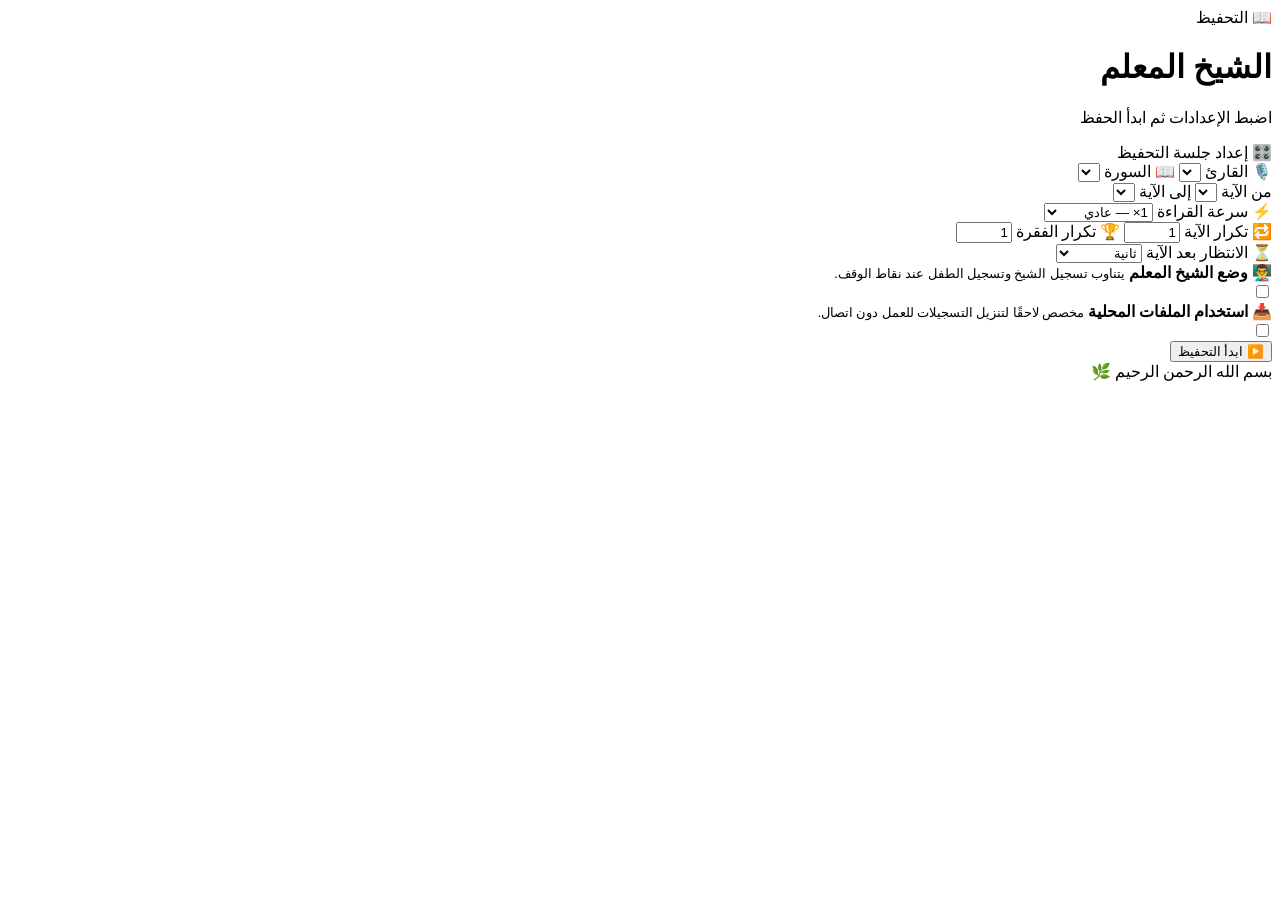
==== index.html @ 07f97b74 "Add files via upload" ====
<!DOCTYPE html>
<html lang="ar" dir="rtl">
<head>
  <meta charset="UTF-8">
  <meta name="viewport" content="width=device-width,initial-scale=1,maximum-scale=1">
  <meta name="theme-color" content="#6d2434">
  <title>الشيخ المعلم — التحفيظ</title>
  <link rel="stylesheet" href="css/main.css">
</head>
<body>
  <main class="app-shell">
    <header class="topbar">
      <div>
        <div class="eyebrow">📖 التحفيظ</div>
        <h1>الشيخ المعلم</h1>
        <p>اضبط الإعدادات ثم ابدأ الحفظ</p>
      </div>
    </header>

    <section class="card settings-card">
      <div class="section-title">🎛️ إعداد جلسة التحفيظ</div>

      <label class="field">
        <span>🎙️ القارئ</span>
        <select id="reciterSelect"></select>
      </label>

      <label class="field">
        <span>📖 السورة</span>
        <select id="surahSelect"></select>
      </label>

      <div class="two-cols">
        <label class="field">
          <span>من الآية</span>
          <select id="fromAyah"></select>
        </label>
        <label class="field">
          <span>إلى الآية</span>
          <select id="toAyah"></select>
        </label>
      </div>

      <label class="field">
        <span>⚡ سرعة القراءة</span>
        <select id="speedSelect">
          <option value="0.75">0.75× — بطيء</option>
          <option value="1" selected>1× — عادي</option>
          <option value="1.25">1.25× — سريع</option>
        </select>
      </label>

      <div class="number-grid">
        <label class="field">
          <span>🔁 تكرار الآية</span>
          <input id="ayahRepeats" type="number" min="1" max="100" value="1">
        </label>
        <label class="field">
          <span>🏆 تكرار الفقرة</span>
          <input id="paragraphRepeats" type="number" min="1" max="100" value="1">
        </label>
      </div>

      <label class="field">
        <span>⏳ الانتظار بعد الآية</span>
        <select id="waitAfter">
          <option value="0">بدون انتظار</option>
          <option value="0.5">نصف ثانية</option>
          <option value="1" selected>ثانية</option>
          <option value="2">ثانيتان</option>
          <option value="3">3 ثوانٍ</option>
        </select>
      </label>

      <div class="feature-row">
        <div>
          <strong>👨‍🏫 وضع الشيخ المعلم</strong>
          <small>يتناوب تسجيل الشيخ وتسجيل الطفل عند نقاط الوقف.</small>
        </div>
        <label class="switch">
          <input id="teacherMode" type="checkbox">
          <span></span>
        </label>
      </div>

      <div class="feature-row">
        <div>
          <strong>📥 استخدام الملفات المحلية</strong>
          <small>مخصص لاحقًا لتنزيل التسجيلات للعمل دون اتصال.</small>
        </div>
        <label class="switch">
          <input id="offlineMode" type="checkbox">
          <span></span>
        </label>
      </div>

      <button id="startBtn" class="primary-btn">▶️ ابدأ التحفيظ</button>
    </section>

    <footer>بسم الله الرحمن الرحيم 🌿</footer>
  </main>

  <script src="data/surahs.js"></script>
  <script src="data/reciters.js"></script>
  <script src="js/app.js"></script>
</body>
</html>
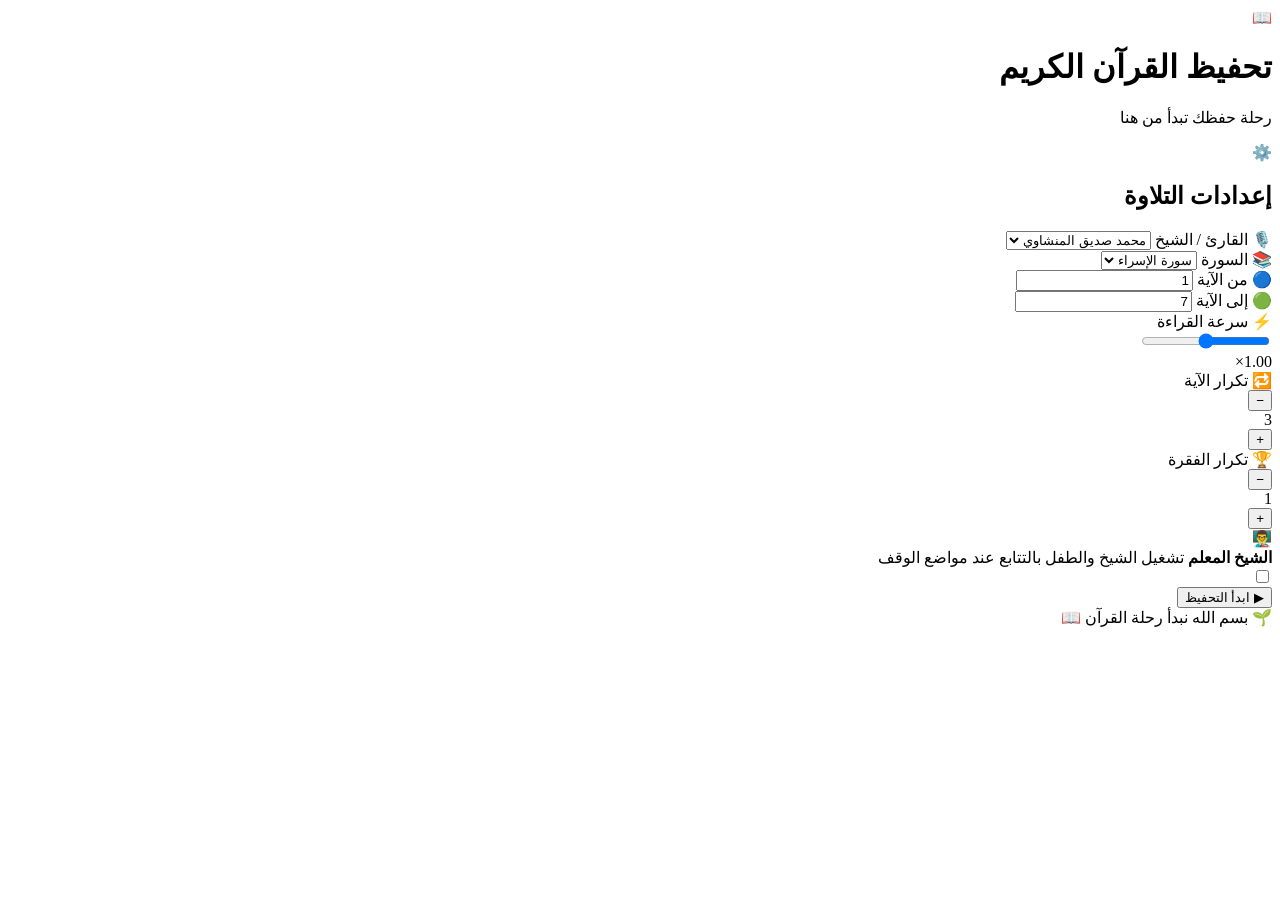
==== commit fe7feeef: "Create index.html" ====
--- a/index.html
+++ b/index.html
@@ -1,107 +1,287 @@
 <!DOCTYPE html>
 <html lang="ar" dir="rtl">
 <head>
-  <meta charset="UTF-8">
-  <meta name="viewport" content="width=device-width,initial-scale=1,maximum-scale=1">
-  <meta name="theme-color" content="#6d2434">
-  <title>الشيخ المعلم — التحفيظ</title>
-  <link rel="stylesheet" href="css/main.css">
+    <meta charset="UTF-8">
+    <meta
+        name="viewport"
+        content="width=device-width, initial-scale=1, maximum-scale=1, user-scalable=no"
+    >
+
+    <meta name="theme-color" content="#172033">
+
+    <title>تحفيظ القرآن الكريم</title>
+
+    <link rel="stylesheet" href="css/main.css">
 </head>
+
 <body>
-  <main class="app-shell">
-    <header class="topbar">
-      <div>
-        <div class="eyebrow">📖 التحفيظ</div>
-        <h1>الشيخ المعلم</h1>
-        <p>اضبط الإعدادات ثم ابدأ الحفظ</p>
-      </div>
-    </header>
-
-    <section class="card settings-card">
-      <div class="section-title">🎛️ إعداد جلسة التحفيظ</div>
-
-      <label class="field">
-        <span>🎙️ القارئ</span>
-        <select id="reciterSelect"></select>
-      </label>
-
-      <label class="field">
-        <span>📖 السورة</span>
-        <select id="surahSelect"></select>
-      </label>
-
-      <div class="two-cols">
-        <label class="field">
-          <span>من الآية</span>
-          <select id="fromAyah"></select>
-        </label>
-        <label class="field">
-          <span>إلى الآية</span>
-          <select id="toAyah"></select>
-        </label>
-      </div>
-
-      <label class="field">
-        <span>⚡ سرعة القراءة</span>
-        <select id="speedSelect">
-          <option value="0.75">0.75× — بطيء</option>
-          <option value="1" selected>1× — عادي</option>
-          <option value="1.25">1.25× — سريع</option>
-        </select>
-      </label>
-
-      <div class="number-grid">
-        <label class="field">
-          <span>🔁 تكرار الآية</span>
-          <input id="ayahRepeats" type="number" min="1" max="100" value="1">
-        </label>
-        <label class="field">
-          <span>🏆 تكرار الفقرة</span>
-          <input id="paragraphRepeats" type="number" min="1" max="100" value="1">
-        </label>
-      </div>
-
-      <label class="field">
-        <span>⏳ الانتظار بعد الآية</span>
-        <select id="waitAfter">
-          <option value="0">بدون انتظار</option>
-          <option value="0.5">نصف ثانية</option>
-          <option value="1" selected>ثانية</option>
-          <option value="2">ثانيتان</option>
-          <option value="3">3 ثوانٍ</option>
-        </select>
-      </label>
-
-      <div class="feature-row">
-        <div>
-          <strong>👨‍🏫 وضع الشيخ المعلم</strong>
-          <small>يتناوب تسجيل الشيخ وتسجيل الطفل عند نقاط الوقف.</small>
-        </div>
-        <label class="switch">
-          <input id="teacherMode" type="checkbox">
-          <span></span>
-        </label>
-      </div>
-
-      <div class="feature-row">
-        <div>
-          <strong>📥 استخدام الملفات المحلية</strong>
-          <small>مخصص لاحقًا لتنزيل التسجيلات للعمل دون اتصال.</small>
-        </div>
-        <label class="switch">
-          <input id="offlineMode" type="checkbox">
-          <span></span>
-        </label>
-      </div>
-
-      <button id="startBtn" class="primary-btn">▶️ ابدأ التحفيظ</button>
-    </section>
-
-    <footer>بسم الله الرحمن الرحيم 🌿</footer>
-  </main>
-
-  <script src="data/surahs.js"></script>
-  <script src="data/reciters.js"></script>
-  <script src="js/app.js"></script>
+
+    <main class="app">
+
+        <!-- =========================
+             Header
+        ========================== -->
+        <header class="app-header">
+
+            <div class="header-icon">
+                📖
+            </div>
+
+            <div class="header-text">
+                <h1>تحفيظ القرآن الكريم</h1>
+                <p>رحلة حفظك تبدأ من هنا</p>
+            </div>
+
+        </header>
+
+
+        <!-- =========================
+             Settings Card
+        ========================== -->
+        <section class="settings-card">
+
+            <div class="card-title">
+                <span class="title-icon">⚙️</span>
+                <h2>إعدادات التلاوة</h2>
+            </div>
+
+
+            <!-- Reciter -->
+            <div class="setting-group">
+
+                <label for="reciter">
+                    🎙️ القارئ / الشيخ
+                </label>
+
+                <select id="reciter">
+                    <option value="minshawi">محمد صديق المنشاوي</option>
+                    <option value="husary">محمود خليل الحصري</option>
+                </select>
+
+            </div>
+
+
+            <!-- Surah -->
+            <div class="setting-group">
+
+                <label for="surah">
+                    📚 السورة
+                </label>
+
+                <select id="surah">
+                    <option value="17">سورة الإسراء</option>
+                    <option value="1">سورة الفاتحة</option>
+                    <option value="2">سورة البقرة</option>
+                    <option value="18">سورة الكهف</option>
+                    <option value="36">سورة يس</option>
+                    <option value="67">سورة الملك</option>
+                </select>
+
+            </div>
+
+
+            <!-- Ayah range -->
+            <div class="range-row">
+
+                <div class="setting-group">
+
+                    <label for="fromAyah">
+                        🔵 من الآية
+                    </label>
+
+                    <input
+                        id="fromAyah"
+                        type="number"
+                        min="1"
+                        value="1"
+                        inputmode="numeric"
+                    >
+
+                </div>
+
+
+                <div class="setting-group">
+
+                    <label for="toAyah">
+                        🟢 إلى الآية
+                    </label>
+
+                    <input
+                        id="toAyah"
+                        type="number"
+                        min="1"
+                        value="7"
+                        inputmode="numeric"
+                    >
+
+                </div>
+
+            </div>
+
+
+            <!-- Speed -->
+            <div class="setting-group">
+
+                <label for="speed">
+                    ⚡ سرعة القراءة
+                </label>
+
+                <div class="range-control">
+
+                    <input
+                        id="speed"
+                        type="range"
+                        min="0.5"
+                        max="1.5"
+                        step="0.05"
+                        value="1"
+                    >
+
+                    <div class="range-value" id="speedValue">
+                        1.00×
+                    </div>
+
+                </div>
+
+            </div>
+
+
+            <!-- Ayah Repeat -->
+            <div class="setting-group">
+
+                <label for="ayahRepeat">
+                    🔁 تكرار الآية
+                </label>
+
+                <div class="number-control">
+
+                    <button
+                        type="button"
+                        class="number-btn"
+                        id="ayahRepeatMinus"
+                        aria-label="تقليل تكرار الآية"
+                    >
+                        −
+                    </button>
+
+                    <div
+                        class="number-value"
+                        id="ayahRepeatValue"
+                    >
+                        3
+                    </div>
+
+                    <button
+                        type="button"
+                        class="number-btn"
+                        id="ayahRepeatPlus"
+                        aria-label="زيادة تكرار الآية"
+                    >
+                        +
+                    </button>
+
+                </div>
+
+            </div>
+
+
+            <!-- Paragraph Repeat -->
+            <div class="setting-group">
+
+                <label for="paragraphRepeat">
+                    🏆 تكرار الفقرة
+                </label>
+
+                <div class="number-control">
+
+                    <button
+                        type="button"
+                        class="number-btn"
+                        id="paragraphRepeatMinus"
+                        aria-label="تقليل تكرار الفقرة"
+                    >
+                        −
+                    </button>
+
+                    <div
+                        class="number-value"
+                        id="paragraphRepeatValue"
+                    >
+                        1
+                    </div>
+
+                    <button
+                        type="button"
+                        class="number-btn"
+                        id="paragraphRepeatPlus"
+                        aria-label="زيادة تكرار الفقرة"
+                    >
+                        +
+                    </button>
+
+                </div>
+
+            </div>
+
+
+            <!-- Teacher Mode -->
+            <div class="teacher-mode">
+
+                <div class="teacher-info">
+
+                    <div class="teacher-icon">
+                        👨‍🏫
+                    </div>
+
+                    <div>
+                        <strong>الشيخ المعلم</strong>
+                        <span>
+                            تشغيل الشيخ والطفل بالتتابع عند مواضع الوقف
+                        </span>
+                    </div>
+
+                </div>
+
+                <label class="switch">
+
+                    <input
+                        type="checkbox"
+                        id="teacherMode"
+                    >
+
+                    <span class="switch-slider"></span>
+
+                </label>
+
+            </div>
+
+
+            <!-- Start -->
+            <button
+                type="button"
+                id="startButton"
+                class="start-button"
+            >
+                <span>▶</span>
+                <span>ابدأ التحفيظ</span>
+            </button>
+
+        </section>
+
+
+        <!-- =========================
+             Footer
+        ========================== -->
+        <footer class="app-footer">
+            <span>🌱</span>
+            <span>بسم الله نبدأ رحلة القرآن</span>
+            <span>📖</span>
+        </footer>
+
+    </main>
+
+
+    <script type="module" src="js/app.js"></script>
+
 </body>
 </html>
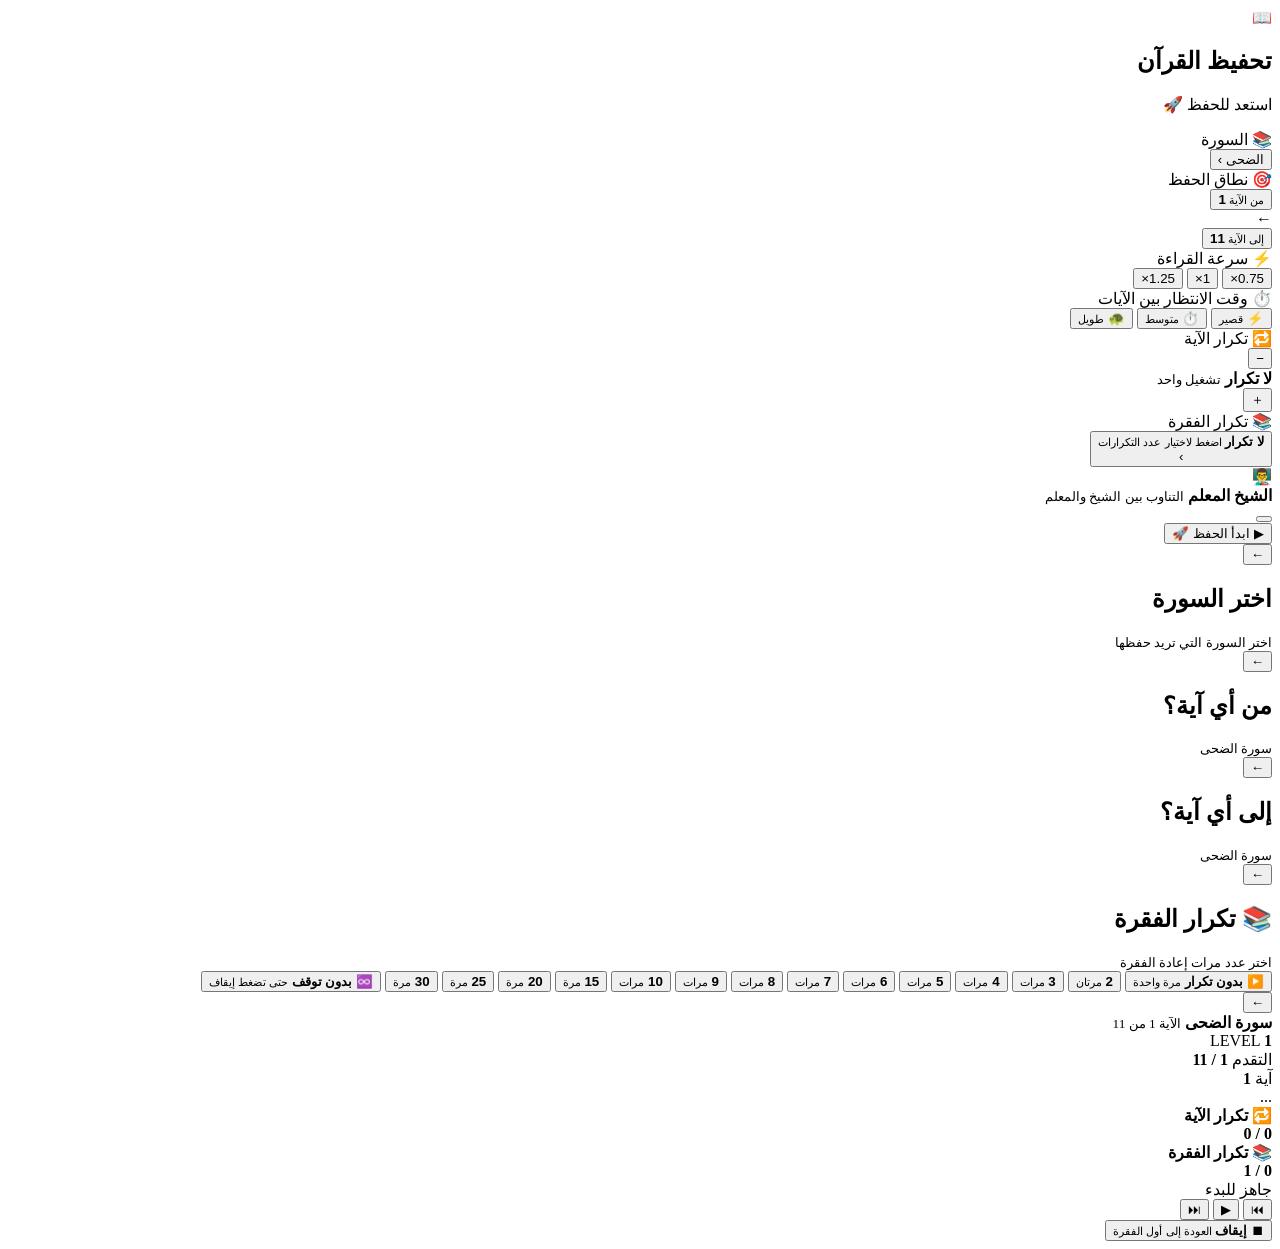
==== commit 5423aeac: "Update index.html" ====
--- a/index.html
+++ b/index.html
@@ -1,231 +1,418 @@
 <!DOCTYPE html>
 <html lang="ar" dir="rtl">
+
 <head>
     <meta charset="UTF-8">
+
     <meta
         name="viewport"
         content="width=device-width, initial-scale=1, maximum-scale=1, user-scalable=no"
     >
 
-    <meta name="theme-color" content="#172033">
-
-    <title>تحفيظ القرآن الكريم</title>
-
-    <link rel="stylesheet" href="css/main.css">
+    <meta
+        name="theme-color"
+        content="#101827"
+    >
+
+    <title>تحفيظ القرآن</title>
+
+    <link rel="stylesheet" href="index.css">
 </head>
 
+
 <body>
 
-    <main class="app">
-
-        <!-- =========================
-             Header
-        ========================== -->
-        <header class="app-header">
-
-            <div class="header-icon">
-                📖
-            </div>
-
-            <div class="header-text">
-                <h1>تحفيظ القرآن الكريم</h1>
-                <p>رحلة حفظك تبدأ من هنا</p>
-            </div>
-
-        </header>
-
-
-        <!-- =========================
-             Settings Card
-        ========================== -->
-        <section class="settings-card">
-
-            <div class="card-title">
-                <span class="title-icon">⚙️</span>
-                <h2>إعدادات التلاوة</h2>
-            </div>
-
-
-            <!-- Reciter -->
-            <div class="setting-group">
-
-                <label for="reciter">
-                    🎙️ القارئ / الشيخ
-                </label>
-
-                <select id="reciter">
-                    <option value="minshawi">محمد صديق المنشاوي</option>
-                    <option value="husary">محمود خليل الحصري</option>
-                </select>
-
-            </div>
-
-
-            <!-- Surah -->
-            <div class="setting-group">
-
-                <label for="surah">
-                    📚 السورة
-                </label>
-
-                <select id="surah">
-                    <option value="17">سورة الإسراء</option>
-                    <option value="1">سورة الفاتحة</option>
-                    <option value="2">سورة البقرة</option>
-                    <option value="18">سورة الكهف</option>
-                    <option value="36">سورة يس</option>
-                    <option value="67">سورة الملك</option>
-                </select>
-
-            </div>
-
-
-            <!-- Ayah range -->
-            <div class="range-row">
-
-                <div class="setting-group">
-
-                    <label for="fromAyah">
-                        🔵 من الآية
-                    </label>
-
-                    <input
-                        id="fromAyah"
-                        type="number"
-                        min="1"
-                        value="1"
-                        inputmode="numeric"
+    <!-- =====================================================
+         التطبيق
+    ====================================================== -->
+
+    <main id="app">
+
+
+        <!-- =================================================
+             الشاشة الرئيسية
+        ================================================== -->
+
+        <section
+            id="mainScreen"
+            class="screen active"
+        >
+
+            <!-- رأس اللعبة -->
+
+            <header class="game-header">
+
+                <div class="header-logo">
+                    📖
+                </div>
+
+                <div class="header-title">
+
+                    <h1>
+                        تحفيظ القرآن
+                    </h1>
+
+                    <p>
+                        استعد للحفظ 🚀
+                    </p>
+
+                </div>
+
+            </header>
+
+
+
+            <!-- =================================================
+                 بطاقة السورة
+            ================================================== -->
+
+            <section class="game-card surah-card">
+
+                <div class="card-top-line">
+
+                    <span class="card-icon">
+                        📚
+                    </span>
+
+                    <span class="card-label">
+                        السورة
+                    </span>
+
+                </div>
+
+
+                <button
+                    id="surahButton"
+                    class="big-choice-button"
+                    type="button"
+                >
+
+                    <span id="surahName">
+                        الضحى
+                    </span>
+
+                    <span class="choice-arrow">
+                        ›
+                    </span>
+
+                </button>
+
+            </section>
+
+
+
+            <!-- =================================================
+                 اختيار الآيات
+            ================================================== -->
+
+            <section class="game-card">
+
+                <div class="card-top-line">
+
+                    <span class="card-icon">
+                        🎯
+                    </span>
+
+                    <span class="card-label">
+                        نطاق الحفظ
+                    </span>
+
+                </div>
+
+
+                <div class="ayah-range-picker">
+
+                    <button
+                        id="fromAyahButton"
+                        class="number-choice"
+                        type="button"
                     >
 
-                </div>
-
-
-                <div class="setting-group">
-
-                    <label for="toAyah">
-                        🟢 إلى الآية
-                    </label>
-
-                    <input
-                        id="toAyah"
-                        type="number"
-                        min="1"
-                        value="7"
-                        inputmode="numeric"
+                        <small>
+                            من الآية
+                        </small>
+
+                        <strong id="fromAyahValue">
+                            1
+                        </strong>
+
+                    </button>
+
+
+                    <div class="range-arrow">
+                        ←
+                    </div>
+
+
+                    <button
+                        id="toAyahButton"
+                        class="number-choice"
+                        type="button"
                     >
 
-                </div>
-
-            </div>
-
-
-            <!-- Speed -->
-            <div class="setting-group">
-
-                <label for="speed">
-                    ⚡ سرعة القراءة
-                </label>
-
-                <div class="range-control">
-
-                    <input
-                        id="speed"
-                        type="range"
-                        min="0.5"
-                        max="1.5"
-                        step="0.05"
-                        value="1"
+                        <small>
+                            إلى الآية
+                        </small>
+
+                        <strong id="toAyahValue">
+                            11
+                        </strong>
+
+                    </button>
+
+                </div>
+
+            </section>
+
+
+
+            <!-- =================================================
+                 السرعة
+            ================================================== -->
+
+            <section class="game-card">
+
+                <div class="card-top-line">
+
+                    <span class="card-icon">
+                        ⚡
+                    </span>
+
+                    <span class="card-label">
+                        سرعة القراءة
+                    </span>
+
+                </div>
+
+
+                <div
+                    id="speedOptions"
+                    class="option-grid option-grid-3"
+                >
+
+                    <button
+                        class="option-button"
+                        data-speed="0.75"
+                        type="button"
                     >
-
-                    <div class="range-value" id="speedValue">
-                        1.00×
-                    </div>
-
-                </div>
-
-            </div>
-
-
-            <!-- Ayah Repeat -->
-            <div class="setting-group">
-
-                <label for="ayahRepeat">
-                    🔁 تكرار الآية
-                </label>
-
-                <div class="number-control">
+                        0.75×
+                    </button>
+
 
                     <button
+                        class="option-button selected"
+                        data-speed="1"
                         type="button"
-                        class="number-btn"
+                    >
+                        1×
+                    </button>
+
+
+                    <button
+                        class="option-button"
+                        data-speed="1.25"
+                        type="button"
+                    >
+                        1.25×
+                    </button>
+
+                </div>
+
+            </section>
+
+
+
+            <!-- =================================================
+                 الانتظار
+            ================================================== -->
+
+            <section class="game-card">
+
+                <div class="card-top-line">
+
+                    <span class="card-icon">
+                        ⏱️
+                    </span>
+
+                    <span class="card-label">
+                        وقت الانتظار بين الآيات
+                    </span>
+
+                </div>
+
+
+                <div
+                    id="waitOptions"
+                    class="option-grid option-grid-3"
+                >
+
+                    <button
+                        class="option-button"
+                        data-wait="short"
+                        type="button"
+                    >
+
+                        <span>
+                            ⚡
+                        </span>
+
+                        <small>
+                            قصير
+                        </small>
+
+                    </button>
+
+
+                    <button
+                        class="option-button selected"
+                        data-wait="medium"
+                        type="button"
+                    >
+
+                        <span>
+                            ⏱️
+                        </span>
+
+                        <small>
+                            متوسط
+                        </small>
+
+                    </button>
+
+
+                    <button
+                        class="option-button"
+                        data-wait="long"
+                        type="button"
+                    >
+
+                        <span>
+                            🐢
+                        </span>
+
+                        <small>
+                            طويل
+                        </small>
+
+                    </button>
+
+                </div>
+
+            </section>
+
+
+
+            <!-- =================================================
+                 تكرار الآية
+            ================================================== -->
+
+            <section class="game-card repeat-card">
+
+                <div class="card-top-line">
+
+                    <span class="card-icon">
+                        🔁
+                    </span>
+
+                    <span class="card-label">
+                        تكرار الآية
+                    </span>
+
+                </div>
+
+
+                <div class="stepper">
+
+                    <button
                         id="ayahRepeatMinus"
+                        class="stepper-button minus"
+                        type="button"
                         aria-label="تقليل تكرار الآية"
                     >
                         −
                     </button>
 
-                    <div
-                        class="number-value"
-                        id="ayahRepeatValue"
-                    >
-                        3
+
+                    <div class="stepper-value">
+
+                        <strong id="ayahRepeatValue">
+                            لا تكرار
+                        </strong>
+
+                        <small id="ayahRepeatSubtext">
+                            تشغيل واحد
+                        </small>
+
                     </div>
 
+
                     <button
+                        id="ayahRepeatPlus"
+                        class="stepper-button plus"
                         type="button"
-                        class="number-btn"
-                        id="ayahRepeatPlus"
                         aria-label="زيادة تكرار الآية"
                     >
-                        +
+                        ＋
                     </button>
 
                 </div>
 
-            </div>
-
-
-            <!-- Paragraph Repeat -->
-            <div class="setting-group">
-
-                <label for="paragraphRepeat">
-                    🏆 تكرار الفقرة
-                </label>
-
-                <div class="number-control">
-
-                    <button
-                        type="button"
-                        class="number-btn"
-                        id="paragraphRepeatMinus"
-                        aria-label="تقليل تكرار الفقرة"
-                    >
-                        −
-                    </button>
-
-                    <div
-                        class="number-value"
-                        id="paragraphRepeatValue"
-                    >
-                        1
+            </section>
+
+
+
+            <!-- =================================================
+                 تكرار الفقرة
+            ================================================== -->
+
+            <section class="game-card paragraph-repeat-card">
+
+                <div class="card-top-line">
+
+                    <span class="card-icon">
+                        📚
+                    </span>
+
+                    <span class="card-label">
+                        تكرار الفقرة
+                    </span>
+
+                </div>
+
+
+                <button
+                    id="paragraphRepeatButton"
+                    class="big-choice-button"
+                    type="button"
+                >
+
+                    <div class="paragraph-choice-content">
+
+                        <strong id="paragraphRepeatValue">
+                            لا تكرار
+                        </strong>
+
+                        <small>
+                            اضغط لاختيار عدد التكرارات
+                        </small>
+
                     </div>
 
-                    <button
-                        type="button"
-                        class="number-btn"
-                        id="paragraphRepeatPlus"
-                        aria-label="زيادة تكرار الفقرة"
-                    >
-                        +
-                    </button>
-
-                </div>
-
-            </div>
-
-
-            <!-- Teacher Mode -->
-            <div class="teacher-mode">
+                    <span class="choice-arrow">
+                        ›
+                    </span>
+
+                </button>
+
+            </section>
+
+
+
+            <!-- =================================================
+                 الشيخ المعلم
+            ================================================== -->
+
+            <section class="game-card teacher-card">
 
                 <div class="teacher-info">
 
@@ -234,54 +421,740 @@
                     </div>
 
                     <div>
-                        <strong>الشيخ المعلم</strong>
+
+                        <strong>
+                            الشيخ المعلم
+                        </strong>
+
+                        <small>
+                            التناوب بين الشيخ والمعلم
+                        </small>
+
+                    </div>
+
+                </div>
+
+
+                <button
+                    id="teacherToggle"
+                    class="game-toggle"
+                    type="button"
+                    aria-pressed="false"
+                >
+
+                    <span class="toggle-knob"></span>
+
+                </button>
+
+            </section>
+
+
+
+            <!-- =================================================
+                 زر البداية
+            ================================================== -->
+
+            <button
+                id="startButton"
+                class="start-game-button"
+                type="button"
+            >
+
+                <span class="start-icon">
+                    ▶
+                </span>
+
+                <span>
+                    ابدأ الحفظ
+                </span>
+
+                <span class="start-arrow">
+                    🚀
+                </span>
+
+            </button>
+
+
+            <div class="bottom-space"></div>
+
+        </section>
+
+
+
+        <!-- =====================================================
+             شاشة اختيار السورة
+        ====================================================== -->
+
+        <section
+            id="surahScreen"
+            class="screen"
+        >
+
+            <header class="subscreen-header">
+
+                <button
+                    id="surahBackButton"
+                    class="back-button"
+                    type="button"
+                >
+                    ←
+                </button>
+
+                <div>
+
+                    <h2>
+                        اختر السورة
+                    </h2>
+
+                    <small>
+                        اختر السورة التي تريد حفظها
+                    </small>
+
+                </div>
+
+            </header>
+
+
+            <div
+                id="surahList"
+                class="game-list"
+            >
+
+                <!--
+                    سيتم إنشاء السور هنا بواسطة JavaScript.
+                -->
+
+            </div>
+
+        </section>
+
+
+
+        <!-- =====================================================
+             شاشة اختيار الآية الأولى
+        ====================================================== -->
+
+        <section
+            id="fromAyahScreen"
+            class="screen"
+        >
+
+            <header class="subscreen-header">
+
+                <button
+                    id="fromAyahBackButton"
+                    class="back-button"
+                    type="button"
+                >
+                    ←
+                </button>
+
+                <div>
+
+                    <h2>
+                        من أي آية؟
+                    </h2>
+
+                    <small id="fromAyahSurahLabel">
+                        سورة الضحى
+                    </small>
+
+                </div>
+
+            </header>
+
+
+            <div
+                id="fromAyahGrid"
+                class="ayah-grid"
+            >
+
+                <!-- الآيات تنشأ من JavaScript -->
+
+            </div>
+
+        </section>
+
+
+
+        <!-- =====================================================
+             شاشة اختيار الآية الأخيرة
+        ====================================================== -->
+
+        <section
+            id="toAyahScreen"
+            class="screen"
+        >
+
+            <header class="subscreen-header">
+
+                <button
+                    id="toAyahBackButton"
+                    class="back-button"
+                    type="button"
+                >
+                    ←
+                </button>
+
+                <div>
+
+                    <h2>
+                        إلى أي آية؟
+                    </h2>
+
+                    <small id="toAyahSurahLabel">
+                        سورة الضحى
+                    </small>
+
+                </div>
+
+            </header>
+
+
+            <div
+                id="toAyahGrid"
+                class="ayah-grid"
+            >
+
+                <!-- الآيات تنشأ من JavaScript -->
+
+            </div>
+
+        </section>
+
+
+
+        <!-- =====================================================
+             شاشة تكرار الفقرة
+        ====================================================== -->
+
+        <section
+            id="paragraphRepeatScreen"
+            class="screen"
+        >
+
+            <header class="subscreen-header">
+
+                <button
+                    id="paragraphBackButton"
+                    class="back-button"
+                    type="button"
+                >
+                    ←
+                </button>
+
+                <div>
+
+                    <h2>
+                        📚 تكرار الفقرة
+                    </h2>
+
+                    <small>
+                        اختر عدد مرات إعادة الفقرة
+                    </small>
+
+                </div>
+
+            </header>
+
+
+            <div
+                id="paragraphRepeatGrid"
+                class="repeat-choice-grid"
+            >
+
+                <!-- =================================================
+                     بدون تكرار
+                ================================================== -->
+
+                <button
+                    class="repeat-choice-button selected"
+                    data-paragraph-repeat="1"
+                    type="button"
+                >
+
+                    <span class="repeat-choice-icon">
+                        ▶️
+                    </span>
+
+                    <strong>
+                        بدون تكرار
+                    </strong>
+
+                    <small>
+                        مرة واحدة
+                    </small>
+
+                </button>
+
+
+
+                <!-- =================================================
+                     2 - 10
+                ================================================== -->
+
+                <button
+                    class="repeat-choice-button"
+                    data-paragraph-repeat="2"
+                    type="button"
+                >
+                    <strong>2</strong>
+                    <small>مرتان</small>
+                </button>
+
+
+                <button
+                    class="repeat-choice-button"
+                    data-paragraph-repeat="3"
+                    type="button"
+                >
+                    <strong>3</strong>
+                    <small>مرات</small>
+                </button>
+
+
+                <button
+                    class="repeat-choice-button"
+                    data-paragraph-repeat="4"
+                    type="button"
+                >
+                    <strong>4</strong>
+                    <small>مرات</small>
+                </button>
+
+
+                <button
+                    class="repeat-choice-button"
+                    data-paragraph-repeat="5"
+                    type="button"
+                >
+                    <strong>5</strong>
+                    <small>مرات</small>
+                </button>
+
+
+                <button
+                    class="repeat-choice-button"
+                    data-paragraph-repeat="6"
+                    type="button"
+                >
+                    <strong>6</strong>
+                    <small>مرات</small>
+                </button>
+
+
+                <button
+                    class="repeat-choice-button"
+                    data-paragraph-repeat="7"
+                    type="button"
+                >
+                    <strong>7</strong>
+                    <small>مرات</small>
+                </button>
+
+
+                <button
+                    class="repeat-choice-button"
+                    data-paragraph-repeat="8"
+                    type="button"
+                >
+                    <strong>8</strong>
+                    <small>مرات</small>
+                </button>
+
+
+                <button
+                    class="repeat-choice-button"
+                    data-paragraph-repeat="9"
+                    type="button"
+                >
+                    <strong>9</strong>
+                    <small>مرات</small>
+                </button>
+
+
+                <button
+                    class="repeat-choice-button"
+                    data-paragraph-repeat="10"
+                    type="button"
+                >
+                    <strong>10</strong>
+                    <small>مرات</small>
+                </button>
+
+
+
+                <!-- =================================================
+                     القفزات الكبيرة
+                ================================================== -->
+
+                <button
+                    class="repeat-choice-button"
+                    data-paragraph-repeat="15"
+                    type="button"
+                >
+                    <strong>15</strong>
+                    <small>مرة</small>
+                </button>
+
+
+                <button
+                    class="repeat-choice-button"
+                    data-paragraph-repeat="20"
+                    type="button"
+                >
+                    <strong>20</strong>
+                    <small>مرة</small>
+                </button>
+
+
+                <button
+                    class="repeat-choice-button"
+                    data-paragraph-repeat="25"
+                    type="button"
+                >
+                    <strong>25</strong>
+                    <small>مرة</small>
+                </button>
+
+
+                <button
+                    class="repeat-choice-button"
+                    data-paragraph-repeat="30"
+                    type="button"
+                >
+                    <strong>30</strong>
+                    <small>مرة</small>
+                </button>
+
+
+
+                <!-- =================================================
+                     لا نهائي
+                ================================================== -->
+
+                <button
+                    class="repeat-choice-button infinite"
+                    data-paragraph-repeat="infinite"
+                    type="button"
+                >
+
+                    <span class="repeat-choice-icon">
+                        ♾️
+                    </span>
+
+                    <strong>
+                        بدون توقف
+                    </strong>
+
+                    <small>
+                        حتى تضغط إيقاف
+                    </small>
+
+                </button>
+
+            </div>
+
+        </section>
+
+
+
+        <!-- =====================================================
+             شاشة الاستماع / اللعب
+        ====================================================== -->
+
+        <section
+            id="playerScreen"
+            class="screen"
+        >
+
+            <!-- رأس اللعب -->
+
+            <header class="player-header">
+
+                <button
+                    id="playerBackButton"
+                    class="back-button"
+                    type="button"
+                    aria-label="العودة"
+                >
+                    ←
+                </button>
+
+
+                <div class="player-heading">
+
+                    <strong id="playerSurahName">
+                        سورة الضحى
+                    </strong>
+
+                    <small id="playerAyahPosition">
+                        الآية 1 من 11
+                    </small>
+
+                </div>
+
+
+                <div class="player-level">
+
+                    <span>
+                        LEVEL
+                    </span>
+
+                    <strong id="playerLevel">
+                        1
+                    </strong>
+
+                </div>
+
+            </header>
+
+
+
+            <!-- =================================================
+                 شريط تقدم الآيات
+            ================================================== -->
+
+            <div class="ayah-progress-card">
+
+                <div class="progress-info">
+
+                    <span>
+                        التقدم
+                    </span>
+
+                    <strong id="overallProgressText">
+                        1 / 11
+                    </strong>
+
+                </div>
+
+
+                <div class="game-progress">
+
+                    <div
+                        id="overallProgress"
+                        class="game-progress-fill"
+                    ></div>
+
+                </div>
+
+            </div>
+
+
+
+            <!-- =================================================
+                 بطاقة الآية
+            ================================================== -->
+
+            <section class="ayah-game-card">
+
+                <div class="ayah-badge">
+
+                    <span>
+                        آية
+                    </span>
+
+                    <strong id="currentAyahNumber">
+                        1
+                    </strong>
+
+                </div>
+
+
+                <div
+                    id="ayahText"
+                    class="ayah-text"
+                >
+                    ...
+                </div>
+
+            </section>
+
+
+
+            <!-- =================================================
+                 تكرار الآية
+            ================================================== -->
+
+            <section class="game-counter-card">
+
+                <div class="counter-heading">
+
+                    <div class="counter-title">
+
                         <span>
-                            تشغيل الشيخ والطفل بالتتابع عند مواضع الوقف
+                            🔁
                         </span>
+
+                        <strong>
+                            تكرار الآية
+                        </strong>
+
                     </div>
 
-                </div>
-
-                <label class="switch">
-
-                    <input
-                        type="checkbox"
-                        id="teacherMode"
-                    >
-
-                    <span class="switch-slider"></span>
-
-                </label>
-
+
+                    <strong id="playerAyahRepeat">
+                        0 / 0
+                    </strong>
+
+                </div>
+
+
+                <div class="game-progress repeat-progress">
+
+                    <div
+                        id="playerAyahRepeatProgress"
+                        class="game-progress-fill"
+                    ></div>
+
+                </div>
+
+            </section>
+
+
+
+            <!-- =================================================
+                 تكرار الفقرة
+            ================================================== -->
+
+            <section class="game-counter-card paragraph-counter">
+
+                <div class="counter-heading">
+
+                    <div class="counter-title">
+
+                        <span>
+                            📚
+                        </span>
+
+                        <strong>
+                            تكرار الفقرة
+                        </strong>
+
+                    </div>
+
+
+                    <strong id="playerParagraphRepeat">
+                        0 / 1
+                    </strong>
+
+                </div>
+
+
+                <div class="game-progress repeat-progress">
+
+                    <div
+                        id="playerParagraphRepeatProgress"
+                        class="game-progress-fill"
+                    ></div>
+
+                </div>
+
+            </section>
+
+
+
+            <!-- حالة اللاعب -->
+
+            <div
+                id="playerStatus"
+                class="player-status"
+            >
+                جاهز للبدء
             </div>
 
 
-            <!-- Start -->
+
+            <!-- =================================================
+                 التحكم الرئيسي
+            ================================================== -->
+
+            <div class="main-player-controls">
+
+                <button
+                    id="previousAyahButton"
+                    class="player-control small"
+                    type="button"
+                    aria-label="الآية السابقة"
+                >
+                    ⏮
+                </button>
+
+
+                <button
+                    id="playPauseButton"
+                    class="player-control play"
+                    type="button"
+                    aria-label="تشغيل"
+                >
+                    ▶
+                </button>
+
+
+                <button
+                    id="nextAyahButton"
+                    class="player-control small"
+                    type="button"
+                    aria-label="الآية التالية"
+                >
+                    ⏭
+                </button>
+
+            </div>
+
+
+
+            <!-- =================================================
+                 زر الإيقاف الوحيد
+            ================================================== -->
+
             <button
+                id="stopButton"
+                class="stop-game-button"
                 type="button"
-                id="startButton"
-                class="start-button"
             >
-                <span>▶</span>
-                <span>ابدأ التحفيظ</span>
+
+                <span>
+                    ⏹
+                </span>
+
+                <strong>
+                    إيقاف
+                </strong>
+
+                <small>
+                    العودة إلى أول الفقرة
+                </small>
+
             </button>
 
+
+            <div class="bottom-space"></div>
+
         </section>
 
-
-        <!-- =========================
-             Footer
-        ========================== -->
-        <footer class="app-footer">
-            <span>🌱</span>
-            <span>بسم الله نبدأ رحلة القرآن</span>
-            <span>📖</span>
-        </footer>
-
     </main>
 
 
-    <script type="module" src="js/app.js"></script>
+
+    <!-- =====================================================
+         مشغل الصوت
+    ====================================================== -->
+
+    <audio
+        id="audioPlayer"
+        preload="auto"
+    ></audio>
+
+
+
+    <!-- =====================================================
+         JavaScript
+    ====================================================== -->
+
+    <script src="index.js"></script>
 
 </body>
+
 </html>
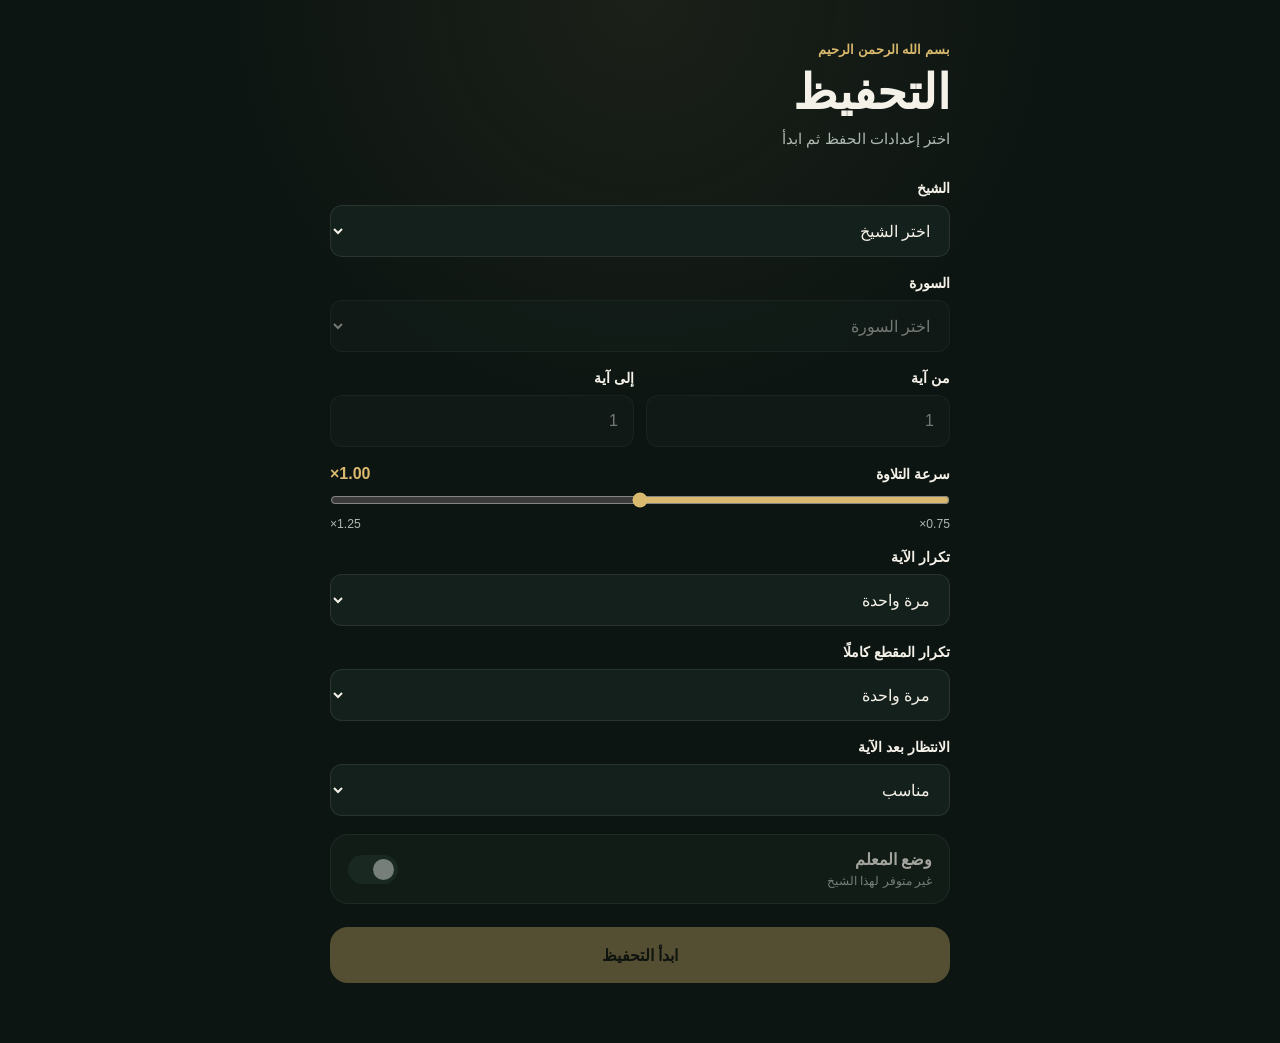
==== commit 9fa48341: "Create index.html" ====
--- a/index.html
+++ b/index.html
@@ -1,1160 +1,394 @@
 <!DOCTYPE html>
 <html lang="ar" dir="rtl">
-
 <head>
     <meta charset="UTF-8">
-
-    <meta
-        name="viewport"
-        content="width=device-width, initial-scale=1, maximum-scale=1, user-scalable=no"
-    >
-
-    <meta
-        name="theme-color"
-        content="#101827"
-    >
-
-    <title>تحفيظ القرآن</title>
-
-    <link rel="stylesheet" href="index.css">
+    <meta name="viewport" content="width=device-width, initial-scale=1.0">
+
+    <title>Tahfeez | التحفيظ</title>
+
+    <link rel="stylesheet" href="style.css">
 </head>
 
-
 <body>
 
-    <!-- =====================================================
-         التطبيق
-    ====================================================== -->
-
-    <main id="app">
-
-
-        <!-- =================================================
-             الشاشة الرئيسية
-        ================================================== -->
+    <main class="app">
+
+        <!-- =========================
+             شاشة الإعدادات
+        ========================== -->
+
+        <section id="setupScreen" class="screen setup-screen">
+
+            <header class="page-header">
+                <div>
+                    <p class="eyebrow">بسم الله الرحمن الرحيم</p>
+                    <h1>التحفيظ</h1>
+                    <p class="subtitle">
+                        اختر إعدادات الحفظ ثم ابدأ
+                    </p>
+                </div>
+            </header>
+
+
+            <div class="setup-form">
+
+                <!-- الشيخ -->
+                <div class="field">
+                    <label for="reciterSelect">الشيخ</label>
+
+                    <select id="reciterSelect">
+                        <option value="">اختر الشيخ</option>
+
+                        <option value="mohamed-alsouri">
+                            محمد السوري
+                        </option>
+
+                        <option value="ibrahim">
+                            الشيخ إبراهيم
+                        </option>
+
+                        <option value="ziad">
+                            الشيخ زياد
+                        </option>
+
+                        <option value="marwan">
+                            الشيخ مروان
+                        </option>
+
+                        <option value="youssef">
+                            الشيخ يوسف
+                        </option>
+
+                        <option value="mohamed-hamdy">
+                            الشيخ محمد حمدي
+                        </option>
+
+                        <option value="osama">
+                            الشيخ أسامة
+                        </option>
+                    </select>
+                </div>
+
+
+                <!-- السورة -->
+                <div class="field">
+                    <label for="surahSelect">السورة</label>
+
+                    <select id="surahSelect" disabled>
+                        <option value="">اختر السورة</option>
+                    </select>
+                </div>
+
+
+                <!-- نطاق الآيات -->
+                <div class="ayah-range">
+
+                    <div class="field">
+                        <label for="fromAyah">من آية</label>
+
+                        <input
+                            id="fromAyah"
+                            type="number"
+                            min="1"
+                            value="1"
+                            disabled
+                        >
+                    </div>
+
+                    <div class="field">
+                        <label for="toAyah">إلى آية</label>
+
+                        <input
+                            id="toAyah"
+                            type="number"
+                            min="1"
+                            value="1"
+                            disabled
+                        >
+                    </div>
+
+                </div>
+
+
+                <!-- السرعة -->
+                <div class="field">
+
+                    <div class="label-row">
+                        <label for="speedRange">
+                            سرعة التلاوة
+                        </label>
+
+                        <output id="speedValue">
+                            1.00×
+                        </output>
+                    </div>
+
+                    <input
+                        id="speedRange"
+                        class="range"
+                        type="range"
+                        min="0.75"
+                        max="1.25"
+                        step="0.05"
+                        value="1"
+                    >
+
+                    <div class="range-labels">
+                        <span>0.75×</span>
+                        <span>1.25×</span>
+                    </div>
+
+                </div>
+
+
+                <!-- تكرار الآية -->
+                <div class="field">
+
+                    <label for="ayahRepeat">
+                        تكرار الآية
+                    </label>
+
+                    <select id="ayahRepeat">
+                        <option value="1">مرة واحدة</option>
+                        <option value="2">مرتان</option>
+                        <option value="3">3 مرات</option>
+                        <option value="4">4 مرات</option>
+                        <option value="5">5 مرات</option>
+                        <option value="6">6 مرات</option>
+                        <option value="7">7 مرات</option>
+                        <option value="8">8 مرات</option>
+                        <option value="9">9 مرات</option>
+                        <option value="10">10 مرات</option>
+                    </select>
+
+                </div>
+
+
+                <!-- تكرار المقطع -->
+                <div class="field">
+
+                    <label for="blockRepeat">
+                        تكرار المقطع كاملًا
+                    </label>
+
+                    <select id="blockRepeat">
+                        <option value="1">مرة واحدة</option>
+                        <option value="2">مرتان</option>
+                        <option value="3">3 مرات</option>
+                        <option value="4">4 مرات</option>
+                        <option value="5">5 مرات</option>
+                        <option value="6">6 مرات</option>
+                        <option value="7">7 مرات</option>
+                        <option value="8">8 مرات</option>
+                        <option value="9">9 مرات</option>
+                        <option value="10">10 مرات</option>
+                    </select>
+
+                </div>
+
+
+                <!-- الانتظار -->
+                <div class="field">
+
+                    <label for="waitSelect">
+                        الانتظار بعد الآية
+                    </label>
+
+                    <select id="waitSelect">
+                        <option value="0">بدون انتظار</option>
+                        <option value="0.5">قصير جدًا</option>
+                        <option value="0.75">0.75×</option>
+                        <option value="1" selected>مناسب</option>
+                        <option value="1.25">1.25×</option>
+                        <option value="1.5">1.5×</option>
+                        <option value="2">طويل</option>
+                    </select>
+
+                </div>
+
+
+                <!-- وضع المعلم -->
+                <div
+                    id="teacherModeField"
+                    class="teacher-option is-disabled"
+                >
+
+                    <div>
+                        <strong>وضع المعلم</strong>
+
+                        <span id="teacherModeDescription">
+                            غير متوفر لهذا الشيخ
+                        </span>
+                    </div>
+
+                    <label class="switch">
+                        <input
+                            id="teacherMode"
+                            type="checkbox"
+                            disabled
+                        >
+
+                        <span class="switch-slider"></span>
+                    </label>
+
+                </div>
+
+
+                <!-- رسالة عدم توفر السورة -->
+                <div
+                    id="availabilityMessage"
+                    class="availability-message hidden"
+                    role="status"
+                ></div>
+
+
+                <!-- زر بدء التحفيظ -->
+                <button
+                    id="startButton"
+                    class="primary-button"
+                    type="button"
+                    disabled
+                >
+                    ابدأ التحفيظ
+                </button>
+
+            </div>
+
+        </section>
+
+
+        <!-- =========================
+             عالم التحفيظ
+        ========================== -->
 
         <section
-            id="mainScreen"
-            class="screen active"
+            id="memorizationScreen"
+            class="screen memorization-screen hidden"
         >
 
-            <!-- رأس اللعبة -->
-
-            <header class="game-header">
-
-                <div class="header-logo">
-                    📖
-                </div>
-
-                <div class="header-title">
-
-                    <h1>
-                        تحفيظ القرآن
-                    </h1>
-
-                    <p>
-                        استعد للحفظ 🚀
-                    </p>
-
-                </div>
+            <header class="memorization-header">
+
+                <div>
+                    <p class="eyebrow">التحفيظ</p>
+
+                    <h2 id="currentSurahName">
+                        سورة —
+                    </h2>
+                </div>
+
+                <button
+                    id="settingsButton"
+                    class="icon-button"
+                    type="button"
+                    aria-label="الإعدادات"
+                    title="الإعدادات"
+                >
+                    ⚙️
+                </button>
 
             </header>
 
 
-
-            <!-- =================================================
-                 بطاقة السورة
-            ================================================== -->
-
-            <section class="game-card surah-card">
-
-                <div class="card-top-line">
-
-                    <span class="card-icon">
-                        📚
-                    </span>
-
-                    <span class="card-label">
-                        السورة
-                    </span>
-
-                </div>
-
-
-                <button
-                    id="surahButton"
-                    class="big-choice-button"
-                    type="button"
-                >
-
-                    <span id="surahName">
-                        الضحى
-                    </span>
-
-                    <span class="choice-arrow">
-                        ›
-                    </span>
-
-                </button>
-
-            </section>
-
-
-
-            <!-- =================================================
-                 اختيار الآيات
-            ================================================== -->
-
-            <section class="game-card">
-
-                <div class="card-top-line">
-
-                    <span class="card-icon">
-                        🎯
-                    </span>
-
-                    <span class="card-label">
-                        نطاق الحفظ
-                    </span>
-
-                </div>
-
-
-                <div class="ayah-range-picker">
-
-                    <button
-                        id="fromAyahButton"
-                        class="number-choice"
-                        type="button"
-                    >
-
-                        <small>
-                            من الآية
-                        </small>
-
-                        <strong id="fromAyahValue">
-                            1
-                        </strong>
-
-                    </button>
-
-
-                    <div class="range-arrow">
-                        ←
-                    </div>
-
-
-                    <button
-                        id="toAyahButton"
-                        class="number-choice"
-                        type="button"
-                    >
-
-                        <small>
-                            إلى الآية
-                        </small>
-
-                        <strong id="toAyahValue">
-                            11
-                        </strong>
-
-                    </button>
-
-                </div>
-
-            </section>
-
-
-
-            <!-- =================================================
-                 السرعة
-            ================================================== -->
-
-            <section class="game-card">
-
-                <div class="card-top-line">
-
-                    <span class="card-icon">
-                        ⚡
-                    </span>
-
-                    <span class="card-label">
-                        سرعة القراءة
-                    </span>
-
-                </div>
-
-
-                <div
-                    id="speedOptions"
-                    class="option-grid option-grid-3"
-                >
-
-                    <button
-                        class="option-button"
-                        data-speed="0.75"
-                        type="button"
-                    >
-                        0.75×
-                    </button>
-
-
-                    <button
-                        class="option-button selected"
-                        data-speed="1"
-                        type="button"
-                    >
-                        1×
-                    </button>
-
-
-                    <button
-                        class="option-button"
-                        data-speed="1.25"
-                        type="button"
-                    >
-                        1.25×
-                    </button>
-
-                </div>
-
-            </section>
-
-
-
-            <!-- =================================================
-                 الانتظار
-            ================================================== -->
-
-            <section class="game-card">
-
-                <div class="card-top-line">
-
-                    <span class="card-icon">
-                        ⏱️
-                    </span>
-
-                    <span class="card-label">
-                        وقت الانتظار بين الآيات
-                    </span>
-
-                </div>
-
-
-                <div
-                    id="waitOptions"
-                    class="option-grid option-grid-3"
-                >
-
-                    <button
-                        class="option-button"
-                        data-wait="short"
-                        type="button"
-                    >
-
-                        <span>
-                            ⚡
-                        </span>
-
-                        <small>
-                            قصير
-                        </small>
-
-                    </button>
-
-
-                    <button
-                        class="option-button selected"
-                        data-wait="medium"
-                        type="button"
-                    >
-
-                        <span>
-                            ⏱️
-                        </span>
-
-                        <small>
-                            متوسط
-                        </small>
-
-                    </button>
-
-
-                    <button
-                        class="option-button"
-                        data-wait="long"
-                        type="button"
-                    >
-
-                        <span>
-                            🐢
-                        </span>
-
-                        <small>
-                            طويل
-                        </small>
-
-                    </button>
-
-                </div>
-
-            </section>
-
-
-
-            <!-- =================================================
-                 تكرار الآية
-            ================================================== -->
-
-            <section class="game-card repeat-card">
-
-                <div class="card-top-line">
-
-                    <span class="card-icon">
-                        🔁
-                    </span>
-
-                    <span class="card-label">
-                        تكرار الآية
-                    </span>
-
-                </div>
-
-
-                <div class="stepper">
-
-                    <button
-                        id="ayahRepeatMinus"
-                        class="stepper-button minus"
-                        type="button"
-                        aria-label="تقليل تكرار الآية"
-                    >
-                        −
-                    </button>
-
-
-                    <div class="stepper-value">
-
-                        <strong id="ayahRepeatValue">
-                            لا تكرار
-                        </strong>
-
-                        <small id="ayahRepeatSubtext">
-                            تشغيل واحد
-                        </small>
-
-                    </div>
-
-
-                    <button
-                        id="ayahRepeatPlus"
-                        class="stepper-button plus"
-                        type="button"
-                        aria-label="زيادة تكرار الآية"
-                    >
-                        ＋
-                    </button>
-
-                </div>
-
-            </section>
-
-
-
-            <!-- =================================================
-                 تكرار الفقرة
-            ================================================== -->
-
-            <section class="game-card paragraph-repeat-card">
-
-                <div class="card-top-line">
-
-                    <span class="card-icon">
-                        📚
-                    </span>
-
-                    <span class="card-label">
-                        تكرار الفقرة
-                    </span>
-
-                </div>
-
-
-                <button
-                    id="paragraphRepeatButton"
-                    class="big-choice-button"
-                    type="button"
-                >
-
-                    <div class="paragraph-choice-content">
-
-                        <strong id="paragraphRepeatValue">
-                            لا تكرار
-                        </strong>
-
-                        <small>
-                            اضغط لاختيار عدد التكرارات
-                        </small>
-
-                    </div>
-
-                    <span class="choice-arrow">
-                        ›
-                    </span>
-
-                </button>
-
-            </section>
-
-
-
-            <!-- =================================================
-                 الشيخ المعلم
-            ================================================== -->
-
-            <section class="game-card teacher-card">
-
-                <div class="teacher-info">
-
-                    <div class="teacher-icon">
-                        👨‍🏫
-                    </div>
-
-                    <div>
-
-                        <strong>
-                            الشيخ المعلم
-                        </strong>
-
-                        <small>
-                            التناوب بين الشيخ والمعلم
-                        </small>
-
-                    </div>
-
-                </div>
-
-
-                <button
-                    id="teacherToggle"
-                    class="game-toggle"
-                    type="button"
-                    aria-pressed="false"
-                >
-
-                    <span class="toggle-knob"></span>
-
-                </button>
-
-            </section>
-
-
-
-            <!-- =================================================
-                 زر البداية
-            ================================================== -->
-
-            <button
-                id="startButton"
-                class="start-game-button"
-                type="button"
+            <!-- معلومات التكرار -->
+            <div class="session-info">
+
+                <span id="blockRepeatInfo">
+                    المقطع 1 / 1
+                </span>
+
+                <span id="ayahRepeatInfo">
+                    الآية 1 / 1
+                </span>
+
+            </div>
+
+
+            <!-- الآية -->
+            <article class="ayah-container">
+
+                <p
+                    id="currentAyahText"
+                    class="ayah-text"
+                >
+                    —
+                </p>
+
+            </article>
+
+
+            <!--
+                أزرار التحكم + الإعدادات
+                كلها بجوار بعضها
+            -->
+            <div class="player-controls">
+
+                <button
+                    id="previousAyahButton"
+                    class="control-button"
+                    type="button"
+                    aria-label="الآية السابقة"
+                    title="الآية السابقة"
+                >
+                    ⏪
+                </button>
+
+                <button
+                    id="restartBlockButton"
+                    class="control-button"
+                    type="button"
+                    aria-label="إعادة المقطع"
+                    title="إعادة المقطع"
+                >
+                    ⏹️
+                </button>
+
+                <button
+                    id="playPauseButton"
+                    class="control-button play-button"
+                    type="button"
+                    aria-label="تشغيل"
+                    title="تشغيل"
+                >
+                    ▶️
+                </button>
+
+                <button
+                    id="nextAyahButton"
+                    class="control-button"
+                    type="button"
+                    aria-label="الآية التالية"
+                    title="الآية التالية"
+                >
+                    ⏩
+                </button>
+
+                <button
+                    id="playerSettingsButton"
+                    class="control-button settings-control"
+                    type="button"
+                    aria-label="الإعدادات"
+                    title="الإعدادات"
+                >
+                    ⚙️
+                </button>
+
+            </div>
+
+
+            <!-- رسالة النهاية -->
+            <div
+                id="completionMessage"
+                class="completion-message hidden"
             >
-
-                <span class="start-icon">
-                    ▶
-                </span>
-
-                <span>
-                    ابدأ الحفظ
-                </span>
-
-                <span class="start-arrow">
-                    🚀
-                </span>
-
-            </button>
-
-
-            <div class="bottom-space"></div>
+                أحسنت...! 🌟
+            </div>
 
         </section>
 
-
-
-        <!-- =====================================================
-             شاشة اختيار السورة
-        ====================================================== -->
-
-        <section
-            id="surahScreen"
-            class="screen"
-        >
-
-            <header class="subscreen-header">
-
-                <button
-                    id="surahBackButton"
-                    class="back-button"
-                    type="button"
-                >
-                    ←
-                </button>
-
-                <div>
-
-                    <h2>
-                        اختر السورة
-                    </h2>
-
-                    <small>
-                        اختر السورة التي تريد حفظها
-                    </small>
-
-                </div>
-
-            </header>
-
-
-            <div
-                id="surahList"
-                class="game-list"
-            >
-
-                <!--
-                    سيتم إنشاء السور هنا بواسطة JavaScript.
-                -->
-
-            </div>
-
-        </section>
-
-
-
-        <!-- =====================================================
-             شاشة اختيار الآية الأولى
-        ====================================================== -->
-
-        <section
-            id="fromAyahScreen"
-            class="screen"
-        >
-
-            <header class="subscreen-header">
-
-                <button
-                    id="fromAyahBackButton"
-                    class="back-button"
-                    type="button"
-                >
-                    ←
-                </button>
-
-                <div>
-
-                    <h2>
-                        من أي آية؟
-                    </h2>
-
-                    <small id="fromAyahSurahLabel">
-                        سورة الضحى
-                    </small>
-
-                </div>
-
-            </header>
-
-
-            <div
-                id="fromAyahGrid"
-                class="ayah-grid"
-            >
-
-                <!-- الآيات تنشأ من JavaScript -->
-
-            </div>
-
-        </section>
-
-
-
-        <!-- =====================================================
-             شاشة اختيار الآية الأخيرة
-        ====================================================== -->
-
-        <section
-            id="toAyahScreen"
-            class="screen"
-        >
-
-            <header class="subscreen-header">
-
-                <button
-                    id="toAyahBackButton"
-                    class="back-button"
-                    type="button"
-                >
-                    ←
-                </button>
-
-                <div>
-
-                    <h2>
-                        إلى أي آية؟
-                    </h2>
-
-                    <small id="toAyahSurahLabel">
-                        سورة الضحى
-                    </small>
-
-                </div>
-
-            </header>
-
-
-            <div
-                id="toAyahGrid"
-                class="ayah-grid"
-            >
-
-                <!-- الآيات تنشأ من JavaScript -->
-
-            </div>
-
-        </section>
-
-
-
-        <!-- =====================================================
-             شاشة تكرار الفقرة
-        ====================================================== -->
-
-        <section
-            id="paragraphRepeatScreen"
-            class="screen"
-        >
-
-            <header class="subscreen-header">
-
-                <button
-                    id="paragraphBackButton"
-                    class="back-button"
-                    type="button"
-                >
-                    ←
-                </button>
-
-                <div>
-
-                    <h2>
-                        📚 تكرار الفقرة
-                    </h2>
-
-                    <small>
-                        اختر عدد مرات إعادة الفقرة
-                    </small>
-
-                </div>
-
-            </header>
-
-
-            <div
-                id="paragraphRepeatGrid"
-                class="repeat-choice-grid"
-            >
-
-                <!-- =================================================
-                     بدون تكرار
-                ================================================== -->
-
-                <button
-                    class="repeat-choice-button selected"
-                    data-paragraph-repeat="1"
-                    type="button"
-                >
-
-                    <span class="repeat-choice-icon">
-                        ▶️
-                    </span>
-
-                    <strong>
-                        بدون تكرار
-                    </strong>
-
-                    <small>
-                        مرة واحدة
-                    </small>
-
-                </button>
-
-
-
-                <!-- =================================================
-                     2 - 10
-                ================================================== -->
-
-                <button
-                    class="repeat-choice-button"
-                    data-paragraph-repeat="2"
-                    type="button"
-                >
-                    <strong>2</strong>
-                    <small>مرتان</small>
-                </button>
-
-
-                <button
-                    class="repeat-choice-button"
-                    data-paragraph-repeat="3"
-                    type="button"
-                >
-                    <strong>3</strong>
-                    <small>مرات</small>
-                </button>
-
-
-                <button
-                    class="repeat-choice-button"
-                    data-paragraph-repeat="4"
-                    type="button"
-                >
-                    <strong>4</strong>
-                    <small>مرات</small>
-                </button>
-
-
-                <button
-                    class="repeat-choice-button"
-                    data-paragraph-repeat="5"
-                    type="button"
-                >
-                    <strong>5</strong>
-                    <small>مرات</small>
-                </button>
-
-
-                <button
-                    class="repeat-choice-button"
-                    data-paragraph-repeat="6"
-                    type="button"
-                >
-                    <strong>6</strong>
-                    <small>مرات</small>
-                </button>
-
-
-                <button
-                    class="repeat-choice-button"
-                    data-paragraph-repeat="7"
-                    type="button"
-                >
-                    <strong>7</strong>
-                    <small>مرات</small>
-                </button>
-
-
-                <button
-                    class="repeat-choice-button"
-                    data-paragraph-repeat="8"
-                    type="button"
-                >
-                    <strong>8</strong>
-                    <small>مرات</small>
-                </button>
-
-
-                <button
-                    class="repeat-choice-button"
-                    data-paragraph-repeat="9"
-                    type="button"
-                >
-                    <strong>9</strong>
-                    <small>مرات</small>
-                </button>
-
-
-                <button
-                    class="repeat-choice-button"
-                    data-paragraph-repeat="10"
-                    type="button"
-                >
-                    <strong>10</strong>
-                    <small>مرات</small>
-                </button>
-
-
-
-                <!-- =================================================
-                     القفزات الكبيرة
-                ================================================== -->
-
-                <button
-                    class="repeat-choice-button"
-                    data-paragraph-repeat="15"
-                    type="button"
-                >
-                    <strong>15</strong>
-                    <small>مرة</small>
-                </button>
-
-
-                <button
-                    class="repeat-choice-button"
-                    data-paragraph-repeat="20"
-                    type="button"
-                >
-                    <strong>20</strong>
-                    <small>مرة</small>
-                </button>
-
-
-                <button
-                    class="repeat-choice-button"
-                    data-paragraph-repeat="25"
-                    type="button"
-                >
-                    <strong>25</strong>
-                    <small>مرة</small>
-                </button>
-
-
-                <button
-                    class="repeat-choice-button"
-                    data-paragraph-repeat="30"
-                    type="button"
-                >
-                    <strong>30</strong>
-                    <small>مرة</small>
-                </button>
-
-
-
-                <!-- =================================================
-                     لا نهائي
-                ================================================== -->
-
-                <button
-                    class="repeat-choice-button infinite"
-                    data-paragraph-repeat="infinite"
-                    type="button"
-                >
-
-                    <span class="repeat-choice-icon">
-                        ♾️
-                    </span>
-
-                    <strong>
-                        بدون توقف
-                    </strong>
-
-                    <small>
-                        حتى تضغط إيقاف
-                    </small>
-
-                </button>
-
-            </div>
-
-        </section>
-
-
-
-        <!-- =====================================================
-             شاشة الاستماع / اللعب
-        ====================================================== -->
-
-        <section
-            id="playerScreen"
-            class="screen"
-        >
-
-            <!-- رأس اللعب -->
-
-            <header class="player-header">
-
-                <button
-                    id="playerBackButton"
-                    class="back-button"
-                    type="button"
-                    aria-label="العودة"
-                >
-                    ←
-                </button>
-
-
-                <div class="player-heading">
-
-                    <strong id="playerSurahName">
-                        سورة الضحى
-                    </strong>
-
-                    <small id="playerAyahPosition">
-                        الآية 1 من 11
-                    </small>
-
-                </div>
-
-
-                <div class="player-level">
-
-                    <span>
-                        LEVEL
-                    </span>
-
-                    <strong id="playerLevel">
-                        1
-                    </strong>
-
-                </div>
-
-            </header>
-
-
-
-            <!-- =================================================
-                 شريط تقدم الآيات
-            ================================================== -->
-
-            <div class="ayah-progress-card">
-
-                <div class="progress-info">
-
-                    <span>
-                        التقدم
-                    </span>
-
-                    <strong id="overallProgressText">
-                        1 / 11
-                    </strong>
-
-                </div>
-
-
-                <div class="game-progress">
-
-                    <div
-                        id="overallProgress"
-                        class="game-progress-fill"
-                    ></div>
-
-                </div>
-
-            </div>
-
-
-
-            <!-- =================================================
-                 بطاقة الآية
-            ================================================== -->
-
-            <section class="ayah-game-card">
-
-                <div class="ayah-badge">
-
-                    <span>
-                        آية
-                    </span>
-
-                    <strong id="currentAyahNumber">
-                        1
-                    </strong>
-
-                </div>
-
-
-                <div
-                    id="ayahText"
-                    class="ayah-text"
-                >
-                    ...
-                </div>
-
-            </section>
-
-
-
-            <!-- =================================================
-                 تكرار الآية
-            ================================================== -->
-
-            <section class="game-counter-card">
-
-                <div class="counter-heading">
-
-                    <div class="counter-title">
-
-                        <span>
-                            🔁
-                        </span>
-
-                        <strong>
-                            تكرار الآية
-                        </strong>
-
-                    </div>
-
-
-                    <strong id="playerAyahRepeat">
-                        0 / 0
-                    </strong>
-
-                </div>
-
-
-                <div class="game-progress repeat-progress">
-
-                    <div
-                        id="playerAyahRepeatProgress"
-                        class="game-progress-fill"
-                    ></div>
-
-                </div>
-
-            </section>
-
-
-
-            <!-- =================================================
-                 تكرار الفقرة
-            ================================================== -->
-
-            <section class="game-counter-card paragraph-counter">
-
-                <div class="counter-heading">
-
-                    <div class="counter-title">
-
-                        <span>
-                            📚
-                        </span>
-
-                        <strong>
-                            تكرار الفقرة
-                        </strong>
-
-                    </div>
-
-
-                    <strong id="playerParagraphRepeat">
-                        0 / 1
-                    </strong>
-
-                </div>
-
-
-                <div class="game-progress repeat-progress">
-
-                    <div
-                        id="playerParagraphRepeatProgress"
-                        class="game-progress-fill"
-                    ></div>
-
-                </div>
-
-            </section>
-
-
-
-            <!-- حالة اللاعب -->
-
-            <div
-                id="playerStatus"
-                class="player-status"
-            >
-                جاهز للبدء
-            </div>
-
-
-
-            <!-- =================================================
-                 التحكم الرئيسي
-            ================================================== -->
-
-            <div class="main-player-controls">
-
-                <button
-                    id="previousAyahButton"
-                    class="player-control small"
-                    type="button"
-                    aria-label="الآية السابقة"
-                >
-                    ⏮
-                </button>
-
-
-                <button
-                    id="playPauseButton"
-                    class="player-control play"
-                    type="button"
-                    aria-label="تشغيل"
-                >
-                    ▶
-                </button>
-
-
-                <button
-                    id="nextAyahButton"
-                    class="player-control small"
-                    type="button"
-                    aria-label="الآية التالية"
-                >
-                    ⏭
-                </button>
-
-            </div>
-
-
-
-            <!-- =================================================
-                 زر الإيقاف الوحيد
-            ================================================== -->
-
-            <button
-                id="stopButton"
-                class="stop-game-button"
-                type="button"
-            >
-
-                <span>
-                    ⏹
-                </span>
-
-                <strong>
-                    إيقاف
-                </strong>
-
-                <small>
-                    العودة إلى أول الفقرة
-                </small>
-
-            </button>
-
-
-            <div class="bottom-space"></div>
-
-        </section>
-
     </main>
 
 
-
-    <!-- =====================================================
-         مشغل الصوت
-    ====================================================== -->
-
-    <audio
-        id="audioPlayer"
-        preload="auto"
-    ></audio>
-
-
-
-    <!-- =====================================================
-         JavaScript
-    ====================================================== -->
-
-    <script src="index.js"></script>
+    <script type="module" src="app.js"></script>
 
 </body>
-
 </html>
--- a/style.css
+++ b/style.css
@@ -0,0 +1,743 @@
+/* =========================================
+   Tahfeez
+   Base Styles
+========================================= */
+
+:root {
+    --bg: #0d1512;
+    --surface: #14201b;
+    --surface-2: #1a2922;
+    --surface-3: #20332a;
+
+    --text: #f4f1e8;
+    --muted: #aeb9b2;
+
+    --primary: #d9b96e;
+    --primary-dark: #b9974f;
+
+    --border: rgba(255, 255, 255, 0.09);
+    --danger: #d97979;
+
+    --radius-small: 12px;
+    --radius-medium: 18px;
+    --radius-large: 26px;
+
+    --shadow:
+        0 18px 50px rgba(0, 0, 0, 0.25);
+}
+
+
+/* =========================================
+   Reset
+========================================= */
+
+* {
+    box-sizing: border-box;
+    margin: 0;
+    padding: 0;
+}
+
+html {
+    min-height: 100%;
+    background: var(--bg);
+}
+
+body {
+    min-height: 100vh;
+
+    background:
+        radial-gradient(
+            circle at top,
+            rgba(217, 185, 110, 0.07),
+            transparent 34%
+        ),
+        var(--bg);
+
+    color: var(--text);
+
+    font-family:
+        "Noto Sans Arabic",
+        "Noto Sans",
+        Arial,
+        sans-serif;
+
+    -webkit-font-smoothing: antialiased;
+}
+
+
+/* =========================================
+   General
+========================================= */
+
+button,
+input,
+select {
+    font: inherit;
+}
+
+button {
+    border: 0;
+}
+
+button:focus-visible,
+input:focus-visible,
+select:focus-visible {
+    outline: 2px solid var(--primary);
+    outline-offset: 3px;
+}
+
+.hidden {
+    display: none !important;
+}
+
+
+/* =========================================
+   App
+========================================= */
+
+.app {
+    width: 100%;
+    min-height: 100vh;
+}
+
+.screen {
+    width: 100%;
+    min-height: 100vh;
+}
+
+
+/* =========================================
+   Setup Screen
+========================================= */
+
+.setup-screen {
+    width: min(100% - 32px, 620px);
+
+    margin-inline: auto;
+
+    padding:
+        42px
+        0
+        60px;
+}
+
+.page-header {
+    margin-bottom: 32px;
+}
+
+.eyebrow {
+    margin-bottom: 8px;
+
+    color: var(--primary);
+
+    font-size: 0.82rem;
+    font-weight: 600;
+}
+
+.page-header h1 {
+    font-size: clamp(2rem, 8vw, 3rem);
+    line-height: 1.15;
+}
+
+.subtitle {
+    margin-top: 10px;
+
+    color: var(--muted);
+
+    font-size: 0.95rem;
+}
+
+
+/* =========================================
+   Setup Form
+========================================= */
+
+.setup-form {
+    display: flex;
+    flex-direction: column;
+
+    gap: 18px;
+}
+
+.field {
+    display: flex;
+    flex-direction: column;
+
+    gap: 9px;
+}
+
+.field label {
+    color: var(--text);
+
+    font-size: 0.9rem;
+    font-weight: 600;
+}
+
+
+/* =========================================
+   Inputs
+========================================= */
+
+select,
+input[type="number"] {
+    width: 100%;
+    min-height: 52px;
+
+    padding:
+        0
+        15px;
+
+    border: 1px solid var(--border);
+    border-radius: var(--radius-small);
+
+    background: var(--surface);
+    color: var(--text);
+
+    transition:
+        border-color 160ms ease,
+        background 160ms ease;
+}
+
+select {
+    appearance: auto;
+}
+
+select:disabled,
+input:disabled {
+    opacity: 0.45;
+    cursor: not-allowed;
+}
+
+select:not(:disabled):focus,
+input:not(:disabled):focus {
+    border-color: var(--primary);
+}
+
+
+/* =========================================
+   Ayah Range
+========================================= */
+
+.ayah-range {
+    display: grid;
+
+    grid-template-columns: 1fr 1fr;
+
+    gap: 12px;
+}
+
+
+/* =========================================
+   Labels + Output
+========================================= */
+
+.label-row {
+    display: flex;
+
+    align-items: center;
+    justify-content: space-between;
+}
+
+.label-row output {
+    color: var(--primary);
+
+    font-weight: 700;
+}
+
+
+/* =========================================
+   Range
+========================================= */
+
+.range {
+    width: 100%;
+
+    accent-color: var(--primary);
+
+    cursor: pointer;
+}
+
+.range-labels {
+    display: flex;
+
+    justify-content: space-between;
+
+    color: var(--muted);
+
+    font-size: 0.76rem;
+}
+
+
+/* =========================================
+   Teacher Mode
+========================================= */
+
+.teacher-option {
+    min-height: 70px;
+
+    display: flex;
+
+    align-items: center;
+    justify-content: space-between;
+
+    gap: 15px;
+
+    padding: 15px 17px;
+
+    border: 1px solid var(--border);
+    border-radius: var(--radius-medium);
+
+    background: var(--surface);
+}
+
+.teacher-option strong {
+    display: block;
+
+    margin-bottom: 4px;
+}
+
+.teacher-option span:not(.switch-slider) {
+    display: block;
+
+    color: var(--muted);
+
+    font-size: 0.78rem;
+}
+
+.teacher-option.is-disabled {
+    opacity: 0.65;
+}
+
+
+/* =========================================
+   Switch
+========================================= */
+
+.switch {
+    position: relative;
+
+    flex: 0 0 auto;
+
+    width: 50px;
+    height: 29px;
+
+    cursor: pointer;
+}
+
+.switch input {
+    width: 0;
+    height: 0;
+
+    opacity: 0;
+}
+
+.switch-slider {
+    position: absolute;
+    inset: 0;
+
+    border-radius: 999px;
+
+    background: var(--surface-3);
+
+    transition:
+        background 180ms ease;
+}
+
+.switch-slider::before {
+    content: "";
+
+    position: absolute;
+
+    width: 21px;
+    height: 21px;
+
+    top: 4px;
+    right: 4px;
+
+    border-radius: 50%;
+
+    background: var(--muted);
+
+    transition:
+        transform 180ms ease,
+        background 180ms ease;
+}
+
+.switch input:checked + .switch-slider {
+    background: var(--primary-dark);
+}
+
+.switch input:checked + .switch-slider::before {
+    transform: translateX(-21px);
+
+    background: var(--text);
+}
+
+
+/* =========================================
+   Availability Message
+========================================= */
+
+.availability-message {
+    padding: 14px 16px;
+
+    border: 1px solid rgba(217, 121, 121, 0.25);
+    border-radius: var(--radius-small);
+
+    background: rgba(217, 121, 121, 0.08);
+
+    color: #f0c5c5;
+
+    font-size: 0.88rem;
+
+    line-height: 1.7;
+}
+
+
+/* =========================================
+   Primary Button
+========================================= */
+
+.primary-button {
+    width: 100%;
+    min-height: 56px;
+
+    margin-top: 5px;
+
+    border-radius: var(--radius-medium);
+
+    background: var(--primary);
+    color: #17130a;
+
+    font-weight: 800;
+
+    cursor: pointer;
+
+    transition:
+        transform 150ms ease,
+        background 150ms ease,
+        opacity 150ms ease;
+}
+
+.primary-button:not(:disabled):hover {
+    background: #e3c47b;
+}
+
+.primary-button:not(:disabled):active {
+    transform: scale(0.98);
+}
+
+.primary-button:disabled {
+    opacity: 0.35;
+    cursor: not-allowed;
+}
+
+
+/* =========================================
+   Memorization Screen
+========================================= */
+
+.memorization-screen {
+    width: min(100% - 24px, 900px);
+
+    margin-inline: auto;
+
+    display: flex;
+    flex-direction: column;
+
+    padding:
+        28px
+        0
+        40px;
+}
+
+
+/* =========================================
+   Memorization Header
+========================================= */
+
+.memorization-header {
+    display: flex;
+
+    align-items: center;
+    justify-content: space-between;
+
+    gap: 16px;
+}
+
+.memorization-header h2 {
+    font-size: clamp(1.35rem, 5vw, 2rem);
+}
+
+
+/* =========================================
+   Icon Button
+========================================= */
+
+.icon-button {
+    width: 48px;
+    height: 48px;
+
+    display: grid;
+    place-items: center;
+
+    border: 1px solid var(--border);
+    border-radius: 50%;
+
+    background: var(--surface);
+    color: var(--text);
+
+    font-size: 1.2rem;
+
+    cursor: pointer;
+
+    transition:
+        transform 150ms ease,
+        background 150ms ease;
+}
+
+.icon-button:active {
+    transform: scale(0.94);
+}
+
+.icon-button:hover {
+    background: var(--surface-2);
+}
+
+
+/* =========================================
+   Session Info
+========================================= */
+
+.session-info {
+    display: flex;
+
+    justify-content: center;
+
+    gap: 10px;
+
+    margin-top: 30px;
+}
+
+.session-info span {
+    padding: 7px 12px;
+
+    border-radius: 999px;
+
+    background: var(--surface);
+
+    color: var(--muted);
+
+    font-size: 0.76rem;
+}
+
+
+/* =========================================
+   Ayah
+========================================= */
+
+.ayah-container {
+    min-height: 300px;
+
+    display: flex;
+
+    align-items: center;
+    justify-content: center;
+
+    margin-top: 24px;
+    padding: 30px 18px;
+
+    border: 1px solid var(--border);
+    border-radius: var(--radius-large);
+
+    background:
+        radial-gradient(
+            circle at center,
+            rgba(217, 185, 110, 0.05),
+            transparent 65%
+        ),
+        var(--surface);
+
+    box-shadow: var(--shadow);
+}
+
+.ayah-text {
+    max-width: 760px;
+
+    color: var(--text);
+
+    font-family:
+        "Noto Naskh Arabic",
+        "Amiri",
+        "Noto Sans Arabic",
+        serif;
+
+    font-size: clamp(1.65rem, 7vw, 3rem);
+
+    line-height: 2.25;
+
+    text-align: center;
+
+    direction: rtl;
+}
+
+
+/* =========================================
+   Player Controls
+========================================= */
+
+/*
+    مهم:
+    أزرار التحكم والإعدادات في صف واحد.
+*/
+
+.player-controls {
+    display: flex;
+
+    align-items: center;
+    justify-content: center;
+
+    gap: 10px;
+
+    margin-top: 22px;
+}
+
+.control-button {
+    width: 52px;
+    height: 52px;
+
+    display: grid;
+    place-items: center;
+
+    border: 1px solid var(--border);
+    border-radius: 16px;
+
+    background: var(--surface);
+    color: var(--text);
+
+    font-size: 1.2rem;
+
+    cursor: pointer;
+
+    transition:
+        transform 150ms ease,
+        background 150ms ease,
+        border-color 150ms ease;
+}
+
+.control-button:hover {
+    background: var(--surface-2);
+
+    border-color:
+        rgba(217, 185, 110, 0.35);
+}
+
+.control-button:active {
+    transform: scale(0.93);
+}
+
+.play-button {
+    width: 60px;
+    height: 60px;
+
+    border-radius: 18px;
+
+    background: var(--primary);
+    color: #17130a;
+
+    font-size: 1.3rem;
+}
+
+.play-button:hover {
+    background: #e3c47b;
+}
+
+.settings-control {
+    margin-inline-start: 5px;
+}
+
+
+/* =========================================
+   Completion
+========================================= */
+
+.completion-message {
+    margin-top: 28px;
+
+    color: var(--primary);
+
+    font-size: 1.25rem;
+    font-weight: 800;
+
+    text-align: center;
+
+    animation: completion-in 350ms ease both;
+}
+
+@keyframes completion-in {
+    from {
+        opacity: 0;
+        transform: translateY(8px);
+    }
+
+    to {
+        opacity: 1;
+        transform: translateY(0);
+    }
+}
+
+
+/* =========================================
+   Small Phones
+========================================= */
+
+@media (max-width: 420px) {
+
+    .setup-screen {
+        width: min(100% - 22px, 620px);
+
+        padding-top: 28px;
+    }
+
+    .ayah-range {
+        gap: 8px;
+    }
+
+    .player-controls {
+        gap: 6px;
+    }
+
+    .control-button {
+        width: 48px;
+        height: 48px;
+
+        border-radius: 14px;
+    }
+
+    .play-button {
+        width: 56px;
+        height: 56px;
+    }
+
+    .settings-control {
+        margin-inline-start: 2px;
+    }
+
+}
+
+
+/* =========================================
+   Reduced Motion
+========================================= */
+
+@media (prefers-reduced-motion: reduce) {
+
+    *,
+    *::before,
+    *::after {
+        scroll-behavior: auto !important;
+        animation-duration: 0.01ms !important;
+        transition-duration: 0.01ms !important;
+    }
+
+}
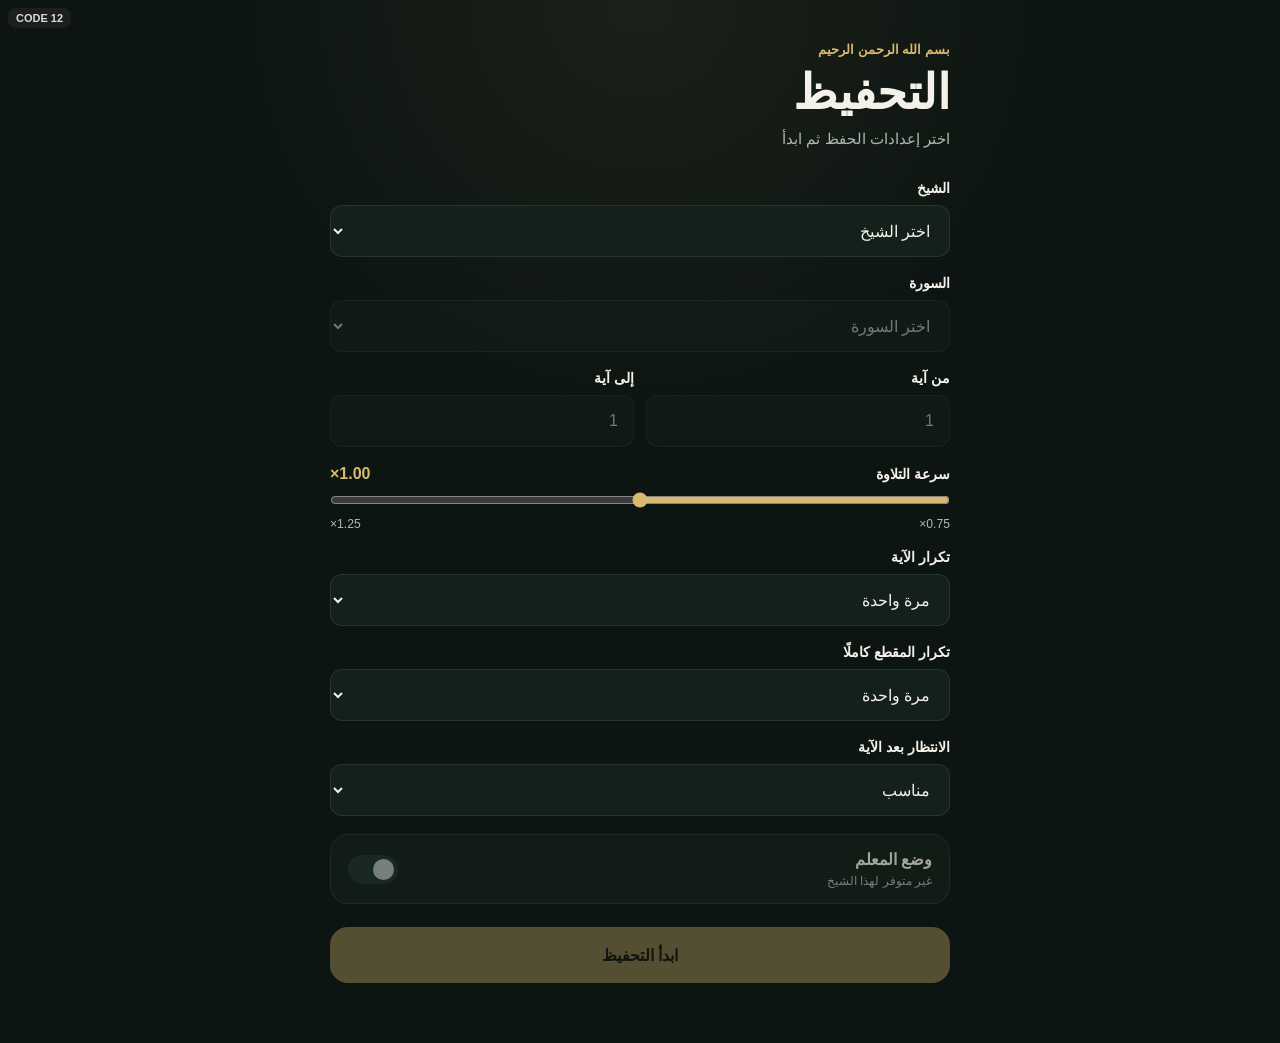
==== commit da6ec0bc: "Update index.html" ====
--- a/index.html
+++ b/index.html
@@ -39,8 +39,12 @@
                     <select id="reciterSelect">
                         <option value="">اختر الشيخ</option>
 
+                        <option value="ahmed-atia">
+                            الشيخ أحمد عطية
+                        </option>
+
                         <option value="mohamed-alsouri">
-                            محمد السوري
+                            الشيخ محمد السوري
                         </option>
 
                         <option value="ibrahim">
@@ -322,6 +326,7 @@
             -->
             <div class="player-controls">
 
+                <!-- الآية السابقة -->
                 <button
                     id="previousAyahButton"
                     class="control-button"
@@ -332,6 +337,8 @@
                     ⏪
                 </button>
 
+
+                <!-- إعادة المقطع -->
                 <button
                     id="restartBlockButton"
                     class="control-button"
@@ -342,6 +349,8 @@
                     ⏹️
                 </button>
 
+
+                <!-- تشغيل / إيقاف -->
                 <button
                     id="playPauseButton"
                     class="control-button play-button"
@@ -352,6 +361,20 @@
                     ▶️
                 </button>
 
+
+                <!-- الإعدادات -->
+                <button
+                    id="playerSettingsButton"
+                    class="control-button settings-control"
+                    type="button"
+                    aria-label="الإعدادات"
+                    title="الإعدادات"
+                >
+                    ⚙️
+                </button>
+
+
+                <!-- الآية التالية -->
                 <button
                     id="nextAyahButton"
                     class="control-button"
@@ -360,16 +383,6 @@
                     title="الآية التالية"
                 >
                     ⏩
-                </button>
-
-                <button
-                    id="playerSettingsButton"
-                    class="control-button settings-control"
-                    type="button"
-                    aria-label="الإعدادات"
-                    title="الإعدادات"
-                >
-                    ⚙️
                 </button>
 
             </div>
--- a/style.css
+++ b/style.css
@@ -741,3 +741,107 @@
     }
 
 }
+/* =========================================
+   رقم الآية داخل النص القرآني
+========================================= */
+
+.ayah-number {
+    color: var(--primary);
+
+    font-family:
+        "Noto Naskh Arabic",
+        "Amiri",
+        serif;
+
+    font-size: 0.72em;
+
+    white-space: nowrap;
+}
+/* =========================================
+   Download
+========================================= */
+
+.download-section {
+    display: flex;
+
+    align-items: center;
+    justify-content: space-between;
+
+    gap: 14px;
+
+    padding: 15px 16px;
+
+    border: 1px solid var(--border);
+    border-radius: var(--radius-medium);
+
+    background: var(--surface);
+}
+
+.download-info {
+    min-width: 0;
+
+    display: flex;
+    flex-direction: column;
+
+    gap: 5px;
+}
+
+.download-info strong {
+    font-size: 0.9rem;
+}
+
+.download-info span {
+    color: var(--muted);
+
+    font-size: 0.75rem;
+
+    line-height: 1.5;
+}
+
+.secondary-button {
+    flex: 0 0 auto;
+
+    min-height: 44px;
+
+    padding:
+        0
+        16px;
+
+    border: 1px solid
+        rgba(217, 185, 110, 0.3);
+
+    border-radius: 12px;
+
+    background: var(--surface-2);
+
+    color: var(--primary);
+
+    font-weight: 700;
+
+    cursor: pointer;
+}
+
+.secondary-button:hover {
+    background: var(--surface-3);
+}
+
+.secondary-button:disabled {
+    opacity: 0.4;
+
+    cursor: not-allowed;
+}
+
+
+@media (max-width: 420px) {
+
+    .download-section {
+        align-items: stretch;
+
+        flex-direction: column;
+    }
+
+    .secondary-button {
+        width: 100%;
+    }
+
+}
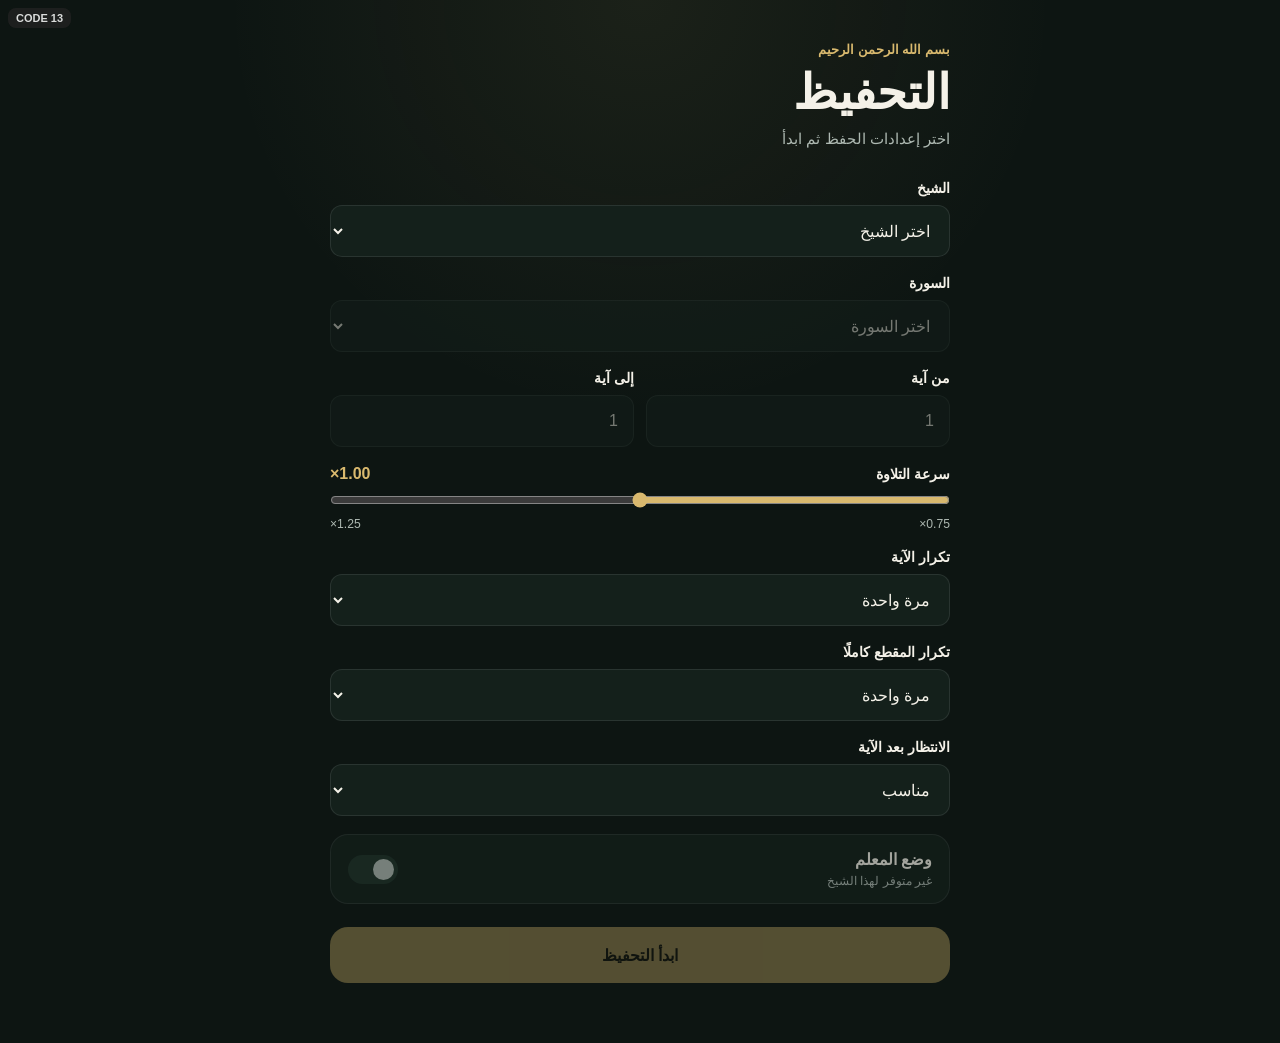
==== commit 2d80b8e3: "Update navigation buttons and their labels" ====
--- a/index.html
+++ b/index.html
@@ -325,6 +325,52 @@
                 كلها بجوار بعضها
             -->
             <div class="player-controls">
+               <!-- الآية التالية -->
+                <button
+                    id="nextAyahButton"
+                    class="control-button"
+                    type="button"
+                    aria-label="الآية التالية"
+                    title="الآية التالية"
+                >
+                    ⏩
+                </button> 
+
+
+                <!-- الإعدادات -->
+                <button
+                    id="playerSettingsButton"
+                    class="control-button settings-control"
+                    type="button"
+                    aria-label="الإعدادات"
+                    title="الإعدادات"
+                >
+                    ⚙️
+                </button>
+
+                <!-- تشغيل / إيقاف -->
+                <button
+                    id="playPauseButton"
+                    class="control-button play-button"
+                    type="button"
+                    aria-label="تشغيل"
+                    title="تشغيل"
+                >
+                    ▶️
+                </button>
+
+
+                <!-- إعادة المقطع -->
+                <button
+                    id="restartBlockButton"
+                    class="control-button"
+                    type="button"
+                    aria-label="إعادة المقطع"
+                    title="إعادة المقطع"
+                >
+                    ⏹️
+                </button>
+
 
                 <!-- الآية السابقة -->
                 <button
@@ -335,54 +381,6 @@
                     title="الآية السابقة"
                 >
                     ⏪
-                </button>
-
-
-                <!-- إعادة المقطع -->
-                <button
-                    id="restartBlockButton"
-                    class="control-button"
-                    type="button"
-                    aria-label="إعادة المقطع"
-                    title="إعادة المقطع"
-                >
-                    ⏹️
-                </button>
-
-
-                <!-- تشغيل / إيقاف -->
-                <button
-                    id="playPauseButton"
-                    class="control-button play-button"
-                    type="button"
-                    aria-label="تشغيل"
-                    title="تشغيل"
-                >
-                    ▶️
-                </button>
-
-
-                <!-- الإعدادات -->
-                <button
-                    id="playerSettingsButton"
-                    class="control-button settings-control"
-                    type="button"
-                    aria-label="الإعدادات"
-                    title="الإعدادات"
-                >
-                    ⚙️
-                </button>
-
-
-                <!-- الآية التالية -->
-                <button
-                    id="nextAyahButton"
-                    class="control-button"
-                    type="button"
-                    aria-label="الآية التالية"
-                    title="الآية التالية"
-                >
-                    ⏩
                 </button>
 
             </div>
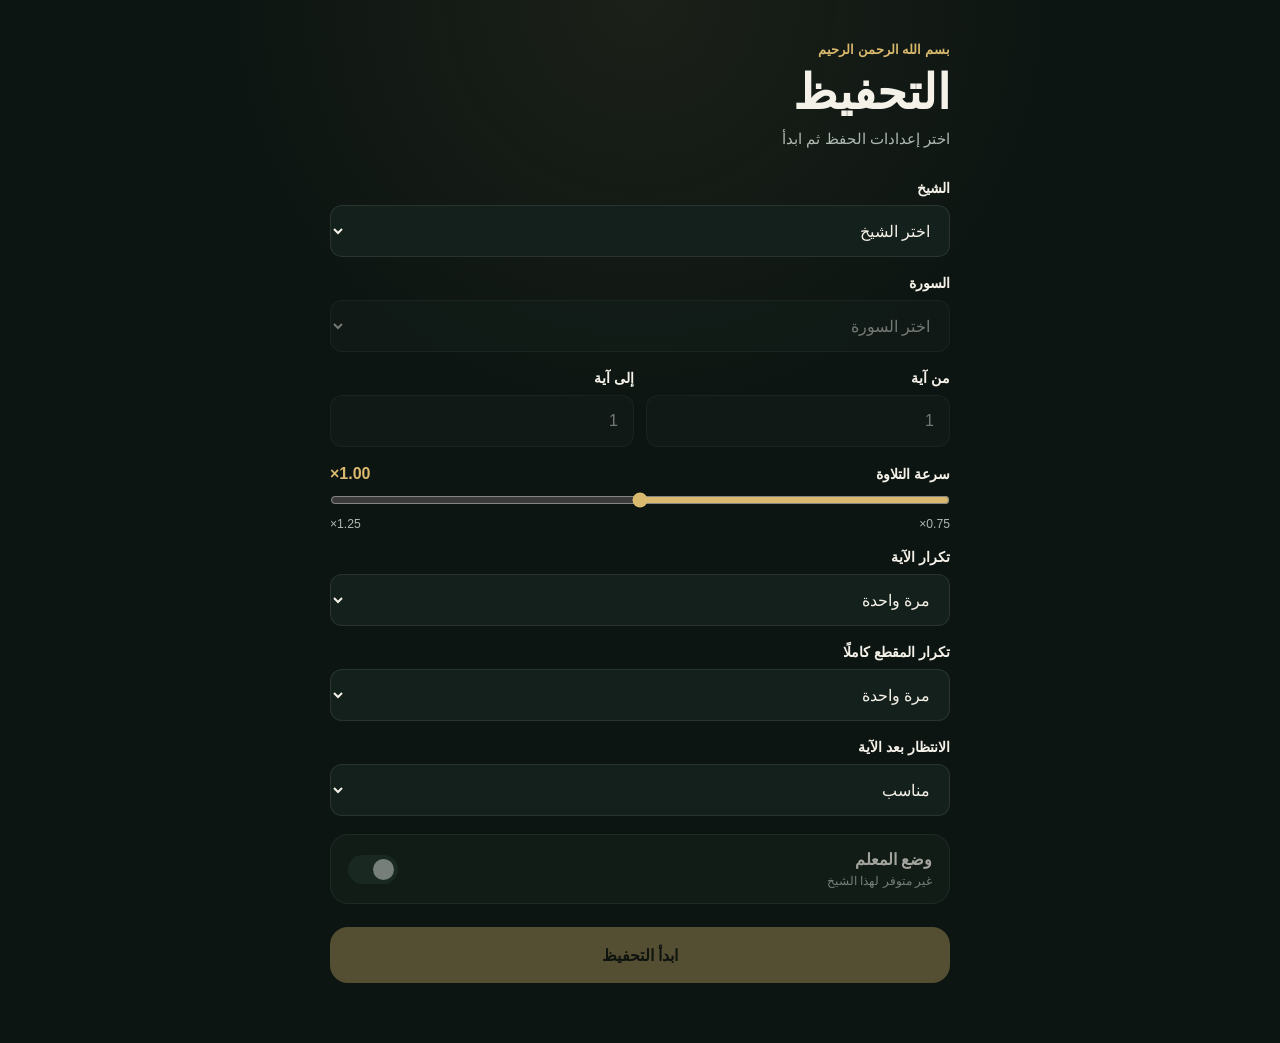
==== commit de628941: "Update index.html" ====
--- a/index.html
+++ b/index.html
@@ -399,7 +399,13 @@
     </main>
 
 
-    <script type="module" src="app.js"></script>
+    <script defer src="js/01-core.js"></script>
+<script defer src="js/02-data-and-setup.js"></script>
+<script defer src="js/03-session-and-controls.js"></script>
+<script defer src="js/04-audio-firefox.js"></script>
+<script defer src="js/05-audio-other-browsers.js"></script>
+<script defer src="js/06-playback-flow.js"></script>
+<script defer src="js/07-settings-and-start.js"></script>
 
 </body>
 </html>
--- a/style.css
+++ b/style.css
@@ -2,6 +2,19 @@
    Tahfeez
    Base Styles
 ========================================= */
+
+/* =========================================
+   Quran Font — Scheherazade New
+========================================= */
+
+
+@font-face {
+    font-family: "Scheherazade New";
+    src: url("./fonts/ScheherazadeNew-Regular.woff2") format("woff2");
+    font-weight: 400;
+    font-style: normal;
+    font-display: swap;
+}
 
 :root {
     --bg: #0d1512;
@@ -566,11 +579,8 @@
 
     color: var(--text);
 
-    font-family:
-        "Noto Naskh Arabic",
-        "Amiri",
-        "Noto Sans Arabic",
-        serif;
+    /* الخط الجديد للنص القرآني */
+    font-family: "Scheherazade New", serif;
 
     font-size: clamp(1.65rem, 7vw, 3rem);
 
@@ -741,22 +751,25 @@
     }
 
 }
-/* =========================================
-   رقم الآية داخل النص القرآني
+
+
+/* =========================================
+   Ayah Number
 ========================================= */
 
 .ayah-number {
     color: var(--primary);
 
     font-family:
-        "Noto Naskh Arabic",
-        "Amiri",
+        "Scheherazade New",
         serif;
 
     font-size: 0.72em;
 
     white-space: nowrap;
 }
+
+
 /* =========================================
    Download
 ========================================= */
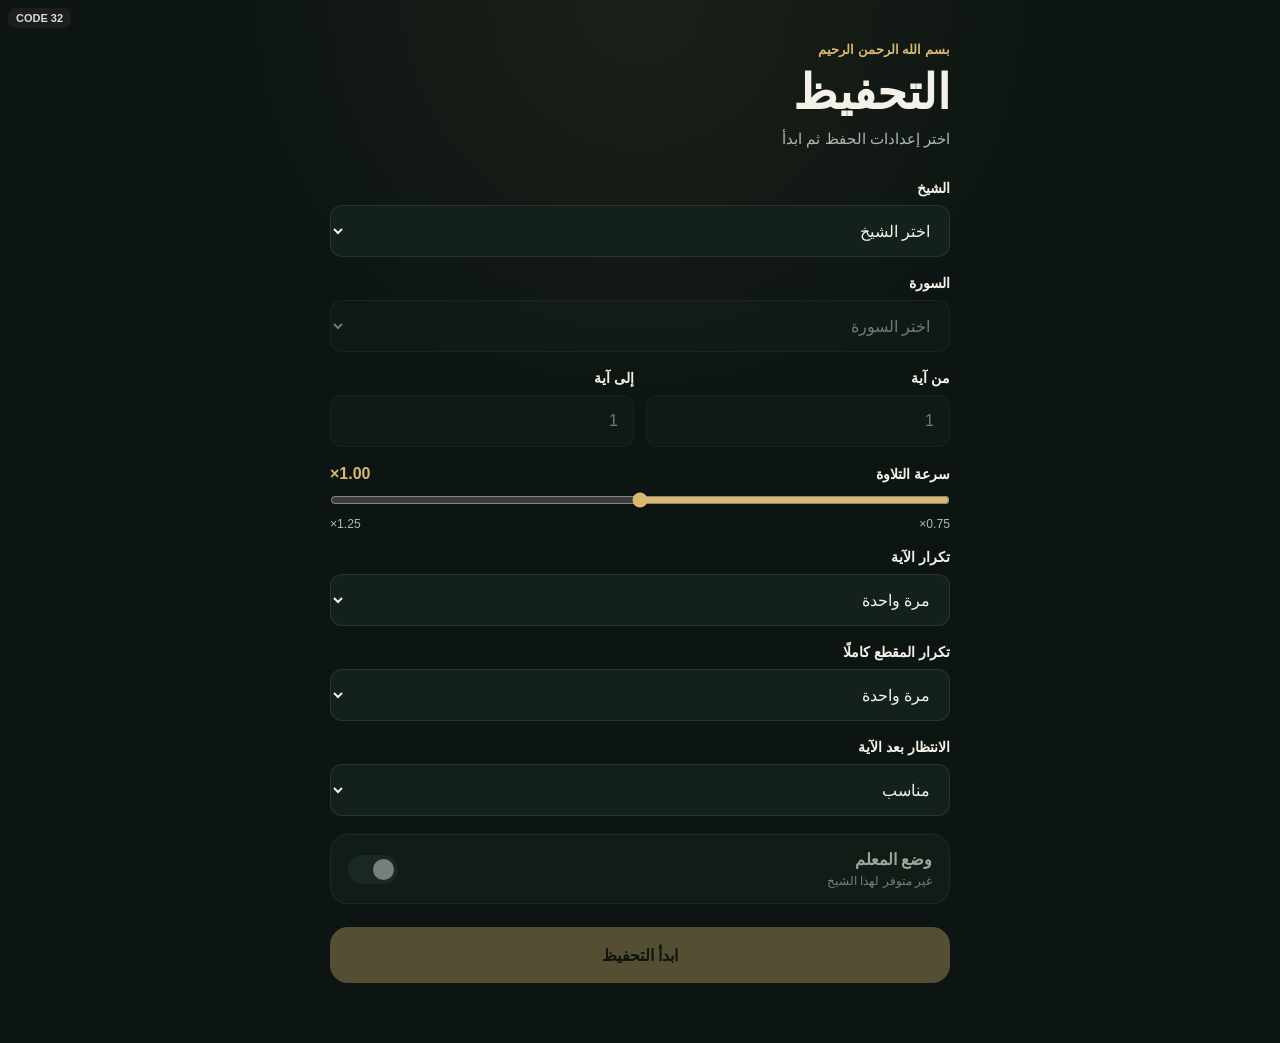
==== commit 385a8197: "Update index.html" ====
--- a/index.html
+++ b/index.html
@@ -399,13 +399,9 @@
     </main>
 
 
-    <script defer src="js/01-core.js"></script>
-<script defer src="js/02-data-and-setup.js"></script>
-<script defer src="js/03-session-and-controls.js"></script>
-<script defer src="js/04-audio-firefox.js"></script>
-<script defer src="js/05-audio-other-browsers.js"></script>
-<script defer src="js/06-playback-flow.js"></script>
-<script defer src="js/07-settings-and-start.js"></script>
+    
+<script defer src="app.js"></script>
+
 
 </body>
 </html>
